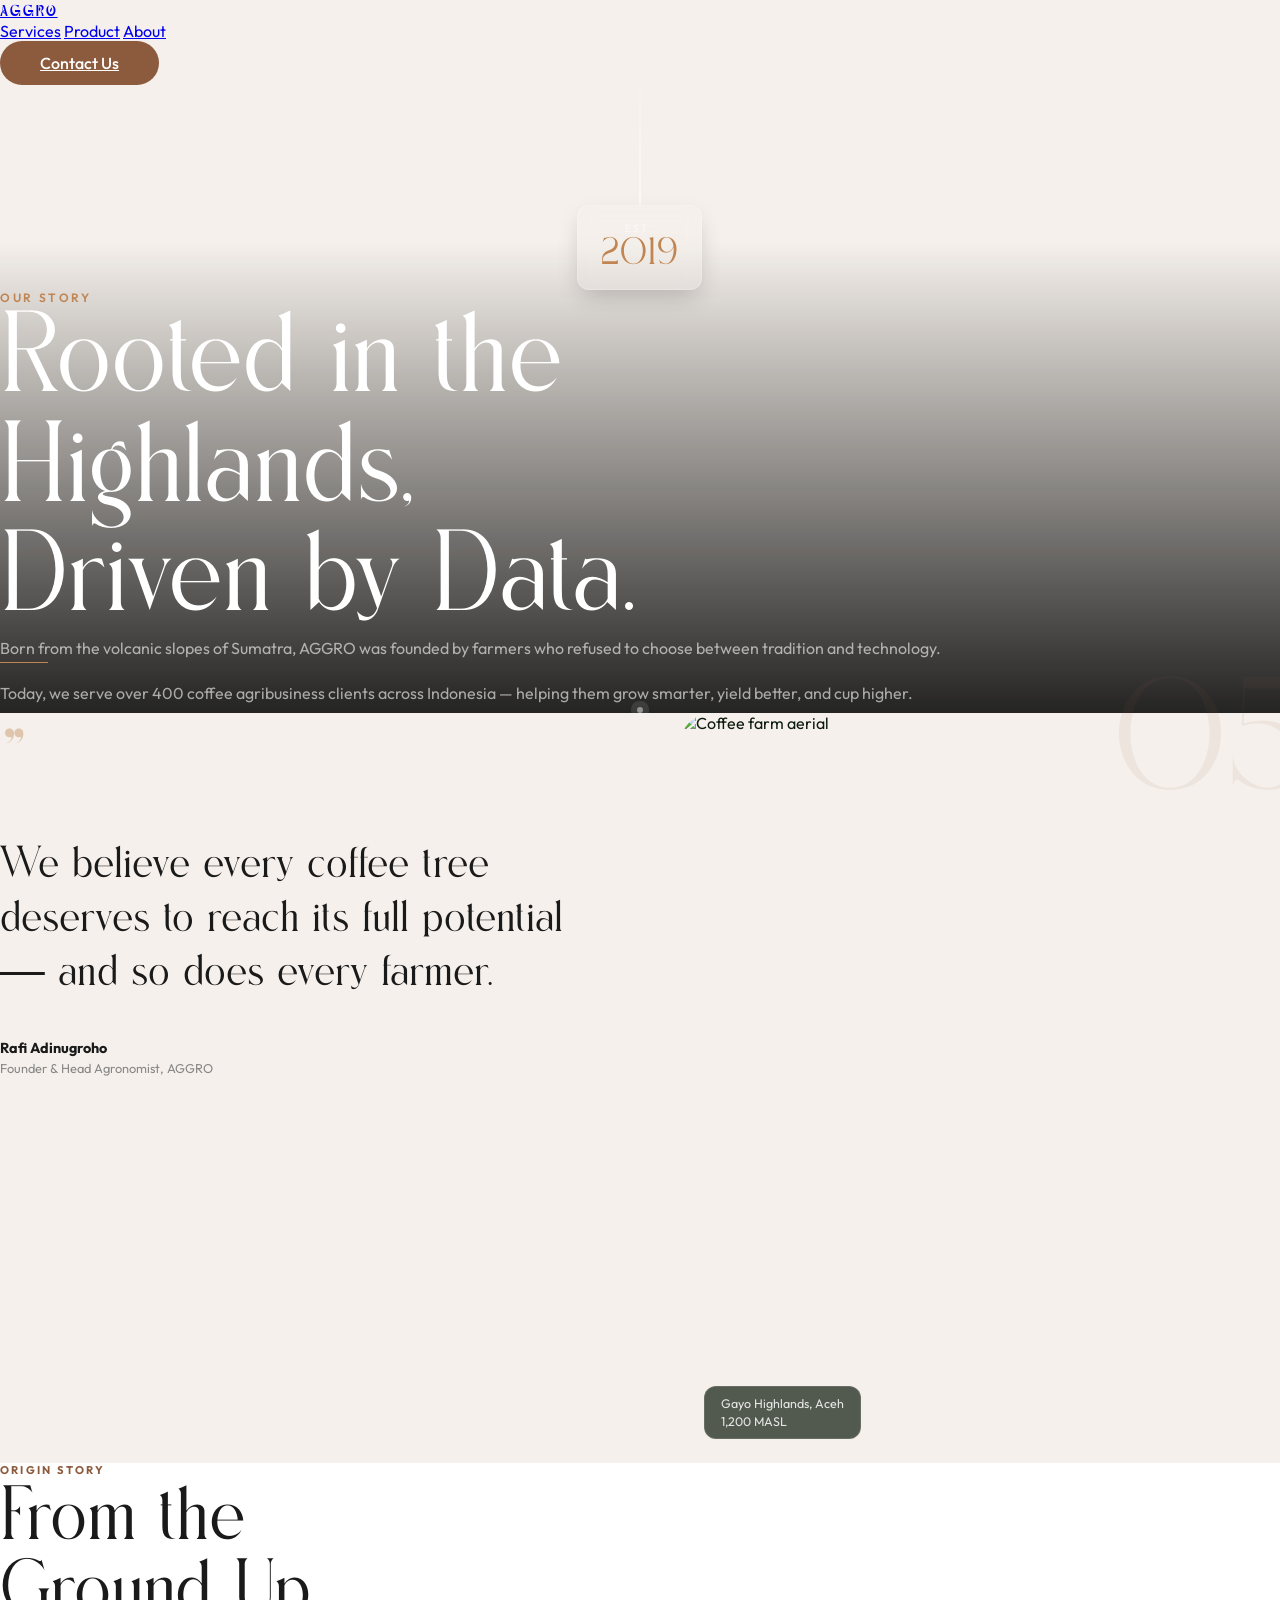
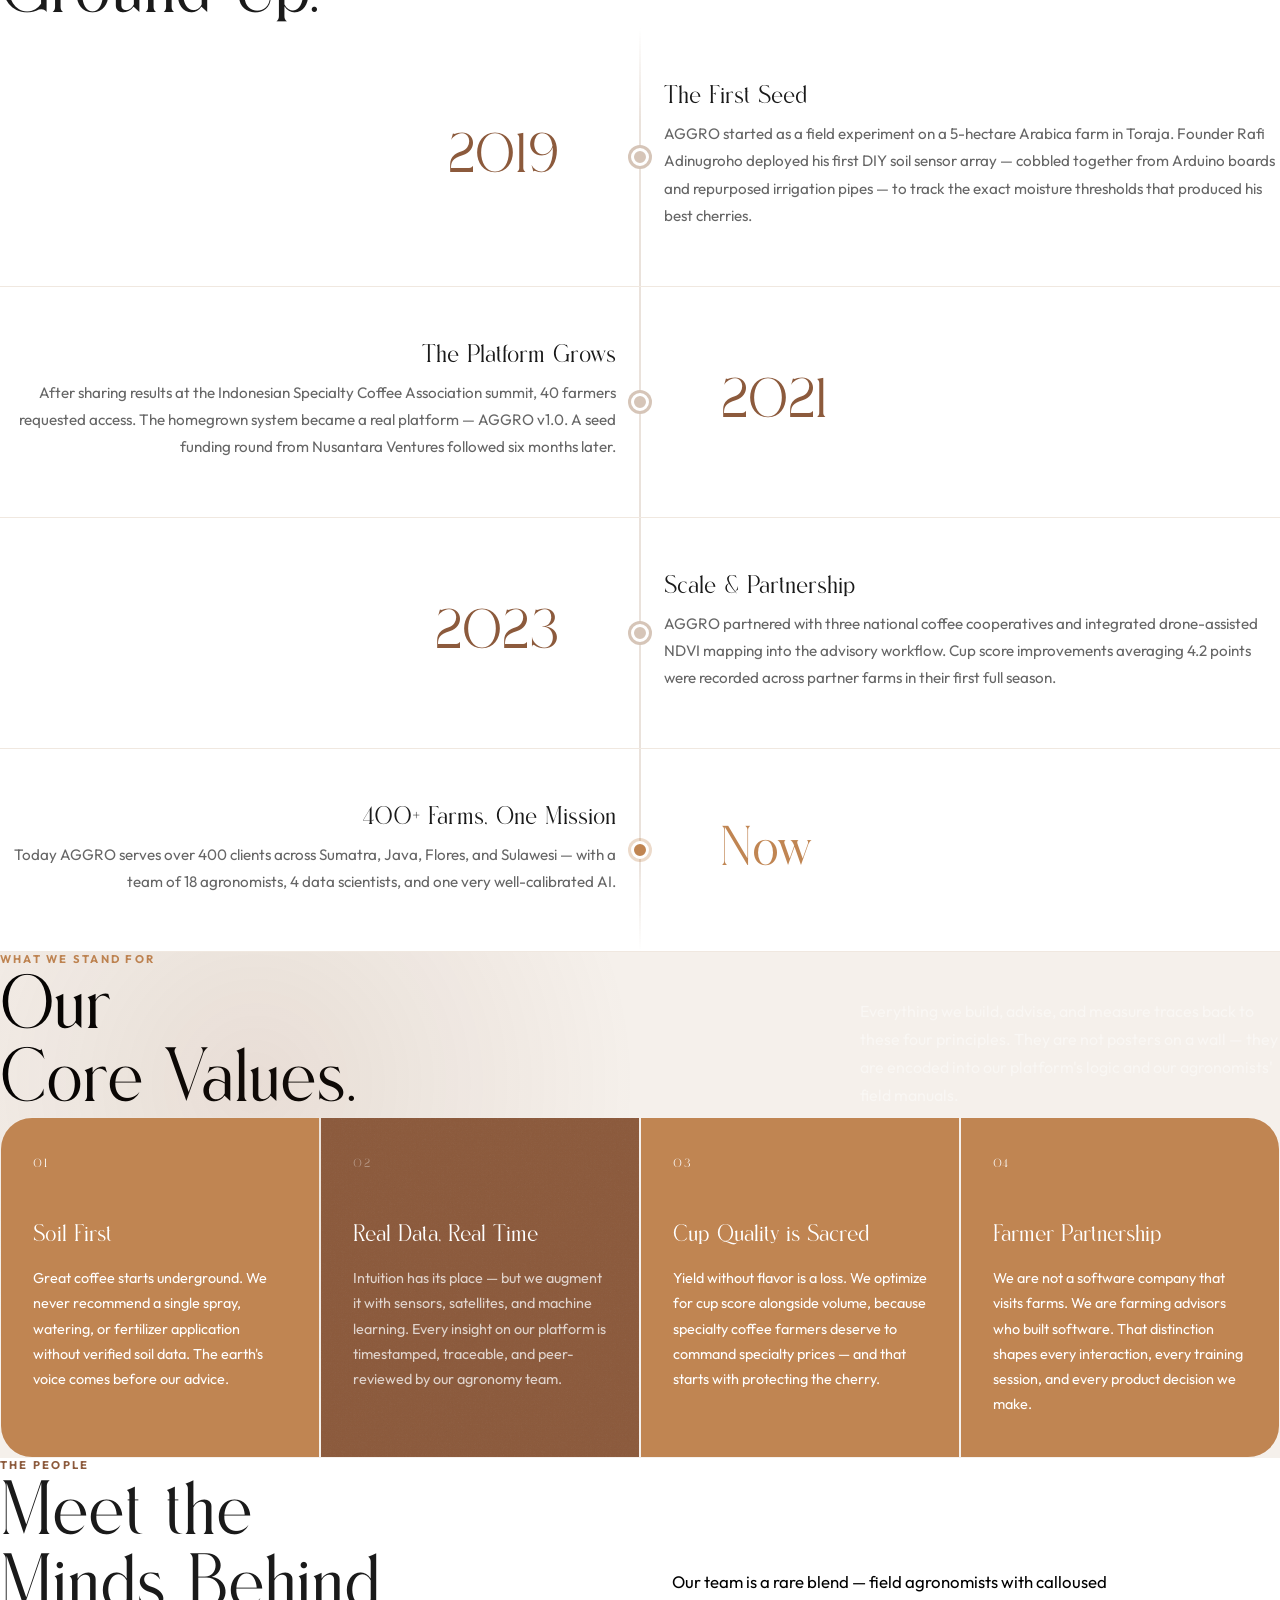
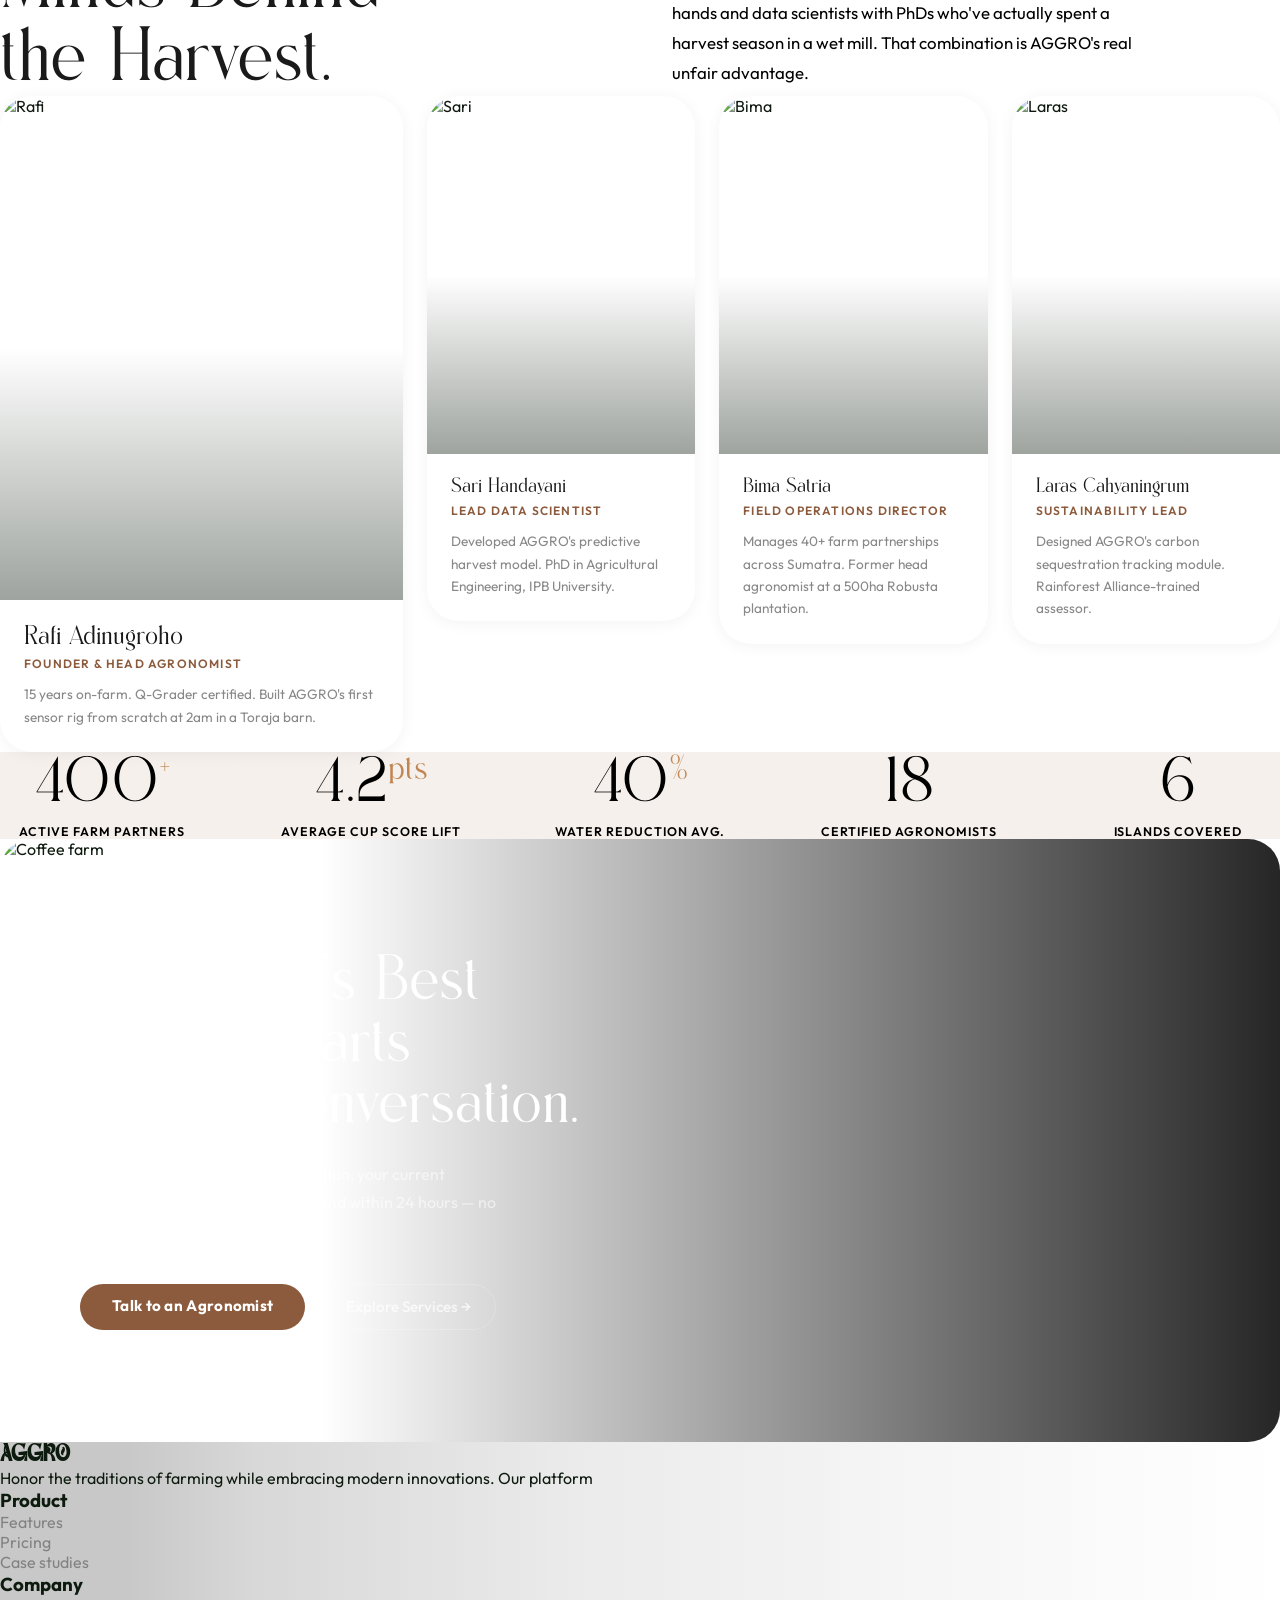
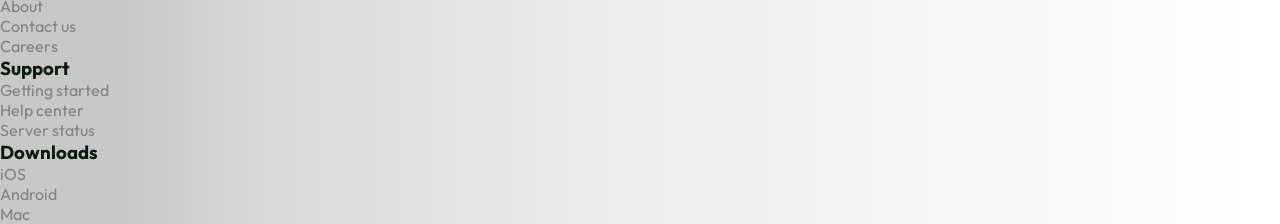
==== about.html @ 1befcf4a "updL about page" ====
<!DOCTYPE html>
<html lang="id">

<head>
    <meta charset="UTF-8" />
    <meta name="viewport" content="width=device-width, initial-scale=1.0" />
    <title>About – AGGRO Smart Coffee Farming</title>
    <script src="https://cdn.tailwindcss.com"></script>
    <link href="https://fonts.googleapis.com/css2?family=Outfit:wght@300;400;500;600;700&display=swap" rel="stylesheet" />
    <link rel="stylesheet" href="assests/variables.css" />
    <link rel="stylesheet" href="assests/about.css" />
    <link rel="stylesheet" href="https://cdnjs.cloudflare.com/ajax/libs/font-awesome/7.0.1/css/all.min.css" integrity="sha512-2SwdPD6INVrV/lHTZbO2nodKhrnDdJK9/kg2XD1r9uGqPo1cUbujc+IYdlYdEErWNu69gVcYgdxlmVmzTWnetw==" crossorigin="anonymous" referrerpolicy="no-referrer" />
</head>

<body>

    <nav class="fixed top-0 left-0 right-0 z-50">
        <div class="max-w-[1540px] mx-auto px-6 w-full py-8 flex items-center justify-between">
            <!-- Logo -->
            <a href="#" class="logo text-white text-4xl tracking-widest" style="letter-spacing:0.12em;">AGGRO</a>

            <!-- Nav links -->
            <div class="hidden md:flex items-center gap-8">
                <a href="#" class="text-white/80 hover:text-white text-xl font-medium transition-colors">Services</a>
                <a href="#" class="text-white/80 hover:text-white text-xl font-medium transition-colors">Product</a>
                <a href="#" class="text-white/80 hover:text-white text-xl font-medium transition-colors">About</a>
            </div>

            <!-- CTA -->
            <a href="#" class="btn-outline text-xl">Contact Us</a>
        </div>
    </nav>


    <!-- ═══════════════════════════════════════════ HERO ABOUT -->
    <section class="about-hero w-full min-h-screen flex flex-col justify-end pb-24 pt-36 rounded-b-[30px] overflow-hidden relative">

        <!-- Decorative grain overlay -->
        <div class="grain-overlay absolute inset-0 pointer-events-none z-10"></div>

        <!-- Floating year badge -->
<div id="badge-anchor" class="absolute top-0 right-8 md:right-20 z-20 flex flex-col items-center">
    
    <div id="badge-pendulum" class="pendulum-wrapper">
        <div class="badge-string"></div>
        
        <div class="est-badge">
            <span class="est-text">EST.</span>
            <span class="est-year">2019</span>
        </div>
    </div>

</div>

        <div class="max-w-[1540px] mx-auto px-6 w-full relative z-20">
            <div class="flex flex-col gap-10">

                <div class="anim-1">
                    <p class="about-eyebrow mb-4">Our Story</p>
                    <h1 class="about-hero-title anim-2">
                        Rooted in the<br />
                        <span class="text-[#8C5A3C]">Highlands,</span><br />
                        Driven by Data.
                    </h1>
                </div>

                <div class="anim-3 flex flex-col md:flex-row gap-8 md:gap-24 items-start">
                    <p class="about-hero-sub max-w-md">
                        Born from the volcanic slopes of Sumatra, AGGRO was founded by farmers who refused to choose between tradition and technology.
                    </p>
                    <div class="flex flex-col gap-2">
                        <div class="divider-line"></div>
                        <p class="about-hero-sub max-w-sm">
                            Today, we serve over 400 coffee agribusiness clients across Indonesia — helping them grow smarter, yield better, and cup higher.
                        </p>
                    </div>
                </div>

            </div>
        </div>

        <!-- Bottom scroll indicator -->
        <div class="absolute bottom-10 left-1/2 -translate-x-1/2 z-20 scroll-indicator">
            <div class="scroll-dot"></div>
        </div>
    </section>

    <!-- ═══════════════════════════════════════════ SECTION: BIG MANIFESTO -->
    <section class="manifesto-section py-20 px-6 overflow-hidden">
        <div class="max-w-[1540px] mx-auto">

            <div class="manifesto-grid">
                <!-- Left: big quote -->
                <div class="manifesto-left">
                    <span class="quote-mark">"</span>
                    <blockquote class="manifesto-quote">
                        We believe every coffee tree deserves to reach its full potential — and so does every farmer.
                    </blockquote>
                    <div class="quote-attr">
                        <span class="attr-name">Rafi Adinugroho</span>
                        <span class="attr-role">Founder & Head Agronomist, AGGRO</span>
                    </div>
                </div>

                <!-- Right: floating image + label -->
                <div class="manifesto-right">
                    <div class="manifesto-img-wrap">
                        <img src="https://images.unsplash.com/photo-1447933601403-0c6688de566e?w=900&q=80" alt="Coffee farm aerial" class="manifesto-img" />
                        <div class="manifesto-img-label">
                            <span>Gayo Highlands, Aceh</span>
                            <span>1,200 MASL</span>
                        </div>
                    </div>
                    <!-- Decorative number -->
                    <p class="manifesto-deco-num">05</p>
                </div>
            </div>

        </div>
    </section>

    <!-- ═══════════════════════════════════════════ SECTION: ORIGIN STORY (diagonal layout) -->
    <section class="origin-section py-20 px-6">
        <div class="max-w-[1540px] mx-auto">

            <div class="origin-header mb-16">
                <span class="section-tag">Origin Story</span>
                <h2 class="section-heading-dark">From the<br>Ground Up.</h2>
            </div>

            <!-- Timeline-style story blocks -->
            <div class="origin-timeline">

                <div class="timeline-item left">
                    <div class="timeline-year">2019</div>
                    <div class="timeline-content">
                        <h3 class="timeline-title">The First Seed</h3>
                        <p class="timeline-body">
                            AGGRO started as a field experiment on a 5-hectare Arabica farm in Toraja. Founder Rafi Adinugroho deployed his first DIY soil sensor array — cobbled together from Arduino boards and repurposed irrigation pipes — to track the exact moisture thresholds that produced his best cherries.
                        </p>
                    </div>
                </div>

                <div class="timeline-item right">
                    <div class="timeline-year">2021</div>
                    <div class="timeline-content">
                        <h3 class="timeline-title">The Platform Grows</h3>
                        <p class="timeline-body">
                            After sharing results at the Indonesian Specialty Coffee Association summit, 40 farmers requested access. The homegrown system became a real platform — AGGRO v1.0. A seed funding round from Nusantara Ventures followed six months later.
                        </p>
                    </div>
                </div>

                <div class="timeline-item left">
                    <div class="timeline-year">2023</div>
                    <div class="timeline-content">
                        <h3 class="timeline-title">Scale & Partnership</h3>
                        <p class="timeline-body">
                            AGGRO partnered with three national coffee cooperatives and integrated drone-assisted NDVI mapping into the advisory workflow. Cup score improvements averaging 4.2 points were recorded across partner farms in their first full season.
                        </p>
                    </div>
                </div>

                <div class="timeline-item right active">
                    <div class="timeline-year">Now</div>
                    <div class="timeline-content">
                        <h3 class="timeline-title">400+ Farms, One Mission</h3>
                        <p class="timeline-body">
                            Today AGGRO serves over 400 clients across Sumatra, Java, Flores, and Sulawesi — with a team of 18 agronomists, 4 data scientists, and one very well-calibrated AI.
                        </p>
                    </div>
                </div>

            </div>
        </div>
    </section>

    <!-- ═══════════════════════════════════════════ SECTION: VALUES (dark bg) -->
<section class="values-section py-20 px-6">
        <div class="max-w-[1540px] mx-auto">

            <div class="values-header mb-20">
                <span class="section-tag-light">What We Stand For</span>
                <div class="values-header-row">
                    <h2 class="section-heading-light">Our<br>Core Values.</h2>
                    <p class="values-subtext">
                        Everything we build, advise, and measure traces back to these four principles. They are not posters on a wall — they are encoded into our platform's logic and our agronomists' field manuals.
                    </p>
                </div>
            </div>

            <div class="values-grid">

                <div class="value-card">
                    <div class="value-num">01</div>
                    <i class="value-icon fa-solid fa-plant-wilt fa-xl" style="color: rgb(255, 255, 255);"></i>   
                    <h3 class="value-title">Soil First</h3>
                    <p class="value-body">Great coffee starts underground. We never recommend a single spray, watering, or fertilizer application without verified soil data. The earth's voice comes before our advice.</p>
                </div>

                <div class="value-card accent">
                    <div class="value-num">02</div>
                    <i class="value-icon fa-solid fa-database fa-xl" style="color: rgb(255, 255, 255);"></i>
                    <h3 class="value-title">Real Data, Real Time</h3>
                    <p class="value-body">Intuition has its place — but we augment it with sensors, satellites, and machine learning. Every insight on our platform is timestamped, traceable, and peer-reviewed by our agronomy team.</p>
                </div>

                <div class="value-card">
                    <div class="value-num">03</div>
                    <i class="value-icon fa-solid fa-mug-saucer fa-xl" style="color: rgb(255, 255, 255);"></i>
                    <h3 class="value-title">Cup Quality is Sacred</h3>
                    <p class="value-body">Yield without flavor is a loss. We optimize for cup score alongside volume, because specialty coffee farmers deserve to command specialty prices — and that starts with protecting the cherry.</p>
                </div>

                <div class="value-card">
                    <div class="value-num">04</div>
                    <i class="value-icon fa-solid fa-handshake fa-xl" style="color: rgb(255, 255, 255);"></i>
                    <h3 class="value-title">Farmer Partnership</h3>
                    <p class="value-body">We are not a software company that visits farms. We are farming advisors who built software. That distinction shapes every interaction, every training session, and every product decision we make.</p>
                </div>

            </div>
        </div>
    </section>

    <!-- ═══════════════════════════════════════════ SECTION: TEAM -->
    <section class="team-section py-20 px-6">
        <div class="max-w-[1540px] mx-auto">

            <div class="team-header mb-20">
                <div class="team-header-left">
                    <span class="section-tag">The People</span>
                    <h2 class="section-heading-dark">Meet the<br>Minds Behind<br>the Harvest.</h2>
                </div>
                <p class="team-intro-text">
                    Our team is a rare blend — field agronomists with calloused hands and data scientists with PhDs who've actually spent a harvest season in a wet mill. That combination is AGGRO's real unfair advantage.
                </p>
            </div>

            <div class="team-grid">

                <div class="team-card featured">
                    <div class="team-img-wrap">
                        <img src="https://images.unsplash.com/photo-1507003211169-0a1dd7228f2d?w=400&q=80" alt="Rafi" class="team-img" />
                        <div class="team-img-overlay"></div>
                    </div>
                    <div class="team-info">
                        <p class="team-name">Rafi Adinugroho</p>
                        <p class="team-role">Founder & Head Agronomist</p>
                        <p class="team-bio">15 years on-farm. Q-Grader certified. Built AGGRO's first sensor rig from scratch at 2am in a Toraja barn.</p>
                    </div>
                </div>

                <div class="team-card">
                    <div class="team-img-wrap">
                        <img src="https://images.unsplash.com/photo-1438761681033-6461ffad8d80?w=400&q=80" alt="Sari" class="team-img" />
                        <div class="team-img-overlay"></div>
                    </div>
                    <div class="team-info">
                        <p class="team-name">Sari Handayani</p>
                        <p class="team-role">Lead Data Scientist</p>
                        <p class="team-bio">Developed AGGRO's predictive harvest model. PhD in Agricultural Engineering, IPB University.</p>
                    </div>
                </div>

                <div class="team-card">
                    <div class="team-img-wrap">
                        <img src="https://images.unsplash.com/photo-1500648767791-00dcc994a43e?w=400&q=80" alt="Bima" class="team-img" />
                        <div class="team-img-overlay"></div>
                    </div>
                    <div class="team-info">
                        <p class="team-name">Bima Satria</p>
                        <p class="team-role">Field Operations Director</p>
                        <p class="team-bio">Manages 40+ farm partnerships across Sumatra. Former head agronomist at a 500ha Robusta plantation.</p>
                    </div>
                </div>

                <div class="team-card">
                    <div class="team-img-wrap">
                        <img src="https://images.unsplash.com/photo-1534528741775-53994a69daeb?w=400&q=80" alt="Laras" class="team-img" />
                        <div class="team-img-overlay"></div>
                    </div>
                    <div class="team-info">
                        <p class="team-name">Laras Cahyaningrum</p>
                        <p class="team-role">Sustainability Lead</p>
                        <p class="team-bio">Designed AGGRO's carbon sequestration tracking module. Rainforest Alliance-trained assessor.</p>
                    </div>
                </div>

            </div>
        </div>
    </section>

    <!-- ═══════════════════════════════════════════ SECTION: METRICS DARK BAND -->
    <section class="metrics-band py-24 px-6">
        <div class="max-w-[1540px] mx-auto">
            <div class="metrics-row">

                <div class="metric-item">
                    <p class="metric-num">400<span class="metric-plus">+</span></p>
                    <p class="metric-label">Active Farm Partners</p>
                </div>

                <div class="metric-divider"></div>

                <div class="metric-item">
                    <p class="metric-num">4.2<span class="metric-unit">pts</span></p>
                    <p class="metric-label">Average Cup Score Lift</p>
                </div>

                <div class="metric-divider"></div>

                <div class="metric-item">
                    <p class="metric-num">40<span class="metric-unit">%</span></p>
                    <p class="metric-label">Water Reduction Avg.</p>
                </div>

                <div class="metric-divider"></div>

                <div class="metric-item">
                    <p class="metric-num">18</p>
                    <p class="metric-label">Certified Agronomists</p>
                </div>

                <div class="metric-divider"></div>

                <div class="metric-item">
                    <p class="metric-num">6</p>
                    <p class="metric-label">Islands Covered</p>
                </div>

            </div>
        </div>
    </section>

    <!-- ═══════════════════════════════════════════ SECTION: CTA CLOSING -->
    <section class="cta-section py-32 px-6">
        <div class="max-w-[1540px] mx-auto">

            <div class="cta-inner">
                <!-- Background image -->
                <img src="https://images.unsplash.com/photo-1559056199-641a0ac8b55e?w=1400&q=80" alt="Coffee farm" class="cta-bg-img" />
                <div class="cta-overlay"></div>

                <div class="cta-content">
                    <h2 class="cta-heading">Your Farm's Best<br>Season Starts<br>With a Conversation.</h2>
                    <p class="cta-sub">
                        Tell us about your farm, your elevation, your current challenges. Our agronomists respond within 24 hours — no sales pitch, just expertise.
                    </p>
                    <div class="cta-actions">
                        <a href="#" class="btn-lime-cta">Talk to an Agronomist</a>
                        <a href="#" class="btn-ghost-cta">Explore Services →</a>
                    </div>
                </div>
            </div>

        </div>
    </section>

    <!-- ═══════════════════════════════════════════ FOOTER (same as home) -->
    <footer class="py-11 px-6 md:px-10">
        <div class="max-w-[1540px] mx-auto">
            <div class="grid grid-cols-2 md:grid-cols-[2fr_1fr_1fr_1fr_1fr] gap-x-8 gap-y-10">

                <!-- Brand Column -->
                <div class="col-span-2 md:col-span-1 flex flex-col gap-3">
                    <h2 class="logo  text-[2.6rem] tracking-tight text-black leading-none">
                        AGGRO
                    </h2>
                    <p class="font-body text-[0.82rem] text-[#6b6b6b] leading-relaxed max-w-[200px]">
                        Honor the traditions of farming while embracing modern innovations. Our platform
                    </p>
                </div>

                <!-- Product Column -->
                <div class="flex flex-col gap-3">
                    <h3 class="font-body font-semibold text-[0.9rem] text-black">Product</h3>
                    <ul class="flex flex-col gap-2">
                        <li><a href="#" class="nav-link text-black font-body text-sm">Features</a></li>
                        <li><a href="#" class="nav-link text-black font-body text-sm">Pricing</a></li>
                        <li><a href="#" class="nav-link text-black font-body text-sm">Case studies</a></li>
                    </ul>
                </div>

                <!-- Company Column -->
                <div class="flex flex-col gap-3">
                    <h3 class="font-body font-semibold text-[0.9rem] text-black">Company</h3>
                    <ul class="flex flex-col gap-2">
                        <li><a href="#" class="nav-link text-black font-body text-sm">About</a></li>
                        <li><a href="#" class="nav-link text-black font-body text-sm">Contact us</a></li>
                        <li><a href="#" class="nav-link text-black font-body text-sm">Careers</a></li>
                    </ul>
                </div>

                <!-- Support Column -->
                <div class="flex flex-col gap-3">
                    <h3 class="font-body font-semibold text-[0.9rem] text-black">Support</h3>
                    <ul class="flex flex-col gap-2">
                        <li><a href="#" class="nav-link text-black font-body text-sm">Getting started</a></li>
                        <li><a href="#" class="nav-link text-black font-body text-sm">Help center</a></li>
                        <li><a href="#" class="nav-link text-black font-body text-sm">Server status</a></li>
                    </ul>
                </div>

                <!-- Downloads Column -->
                <div class="flex flex-col gap-3">
                    <h3 class="font-body font-semibold text-[0.9rem] text-black">Downloads</h3>
                    <ul class="flex flex-col gap-2">
                        <li><a href="#" class="nav-link text-black font-body text-sm">iOS</a></li>
                        <li><a href="#" class="nav-link text-black font-body text-sm">Android</a></li>
                        <li><a href="#" class="nav-link text-black font-body text-sm">Mac</a></li>
                    </ul>
                </div>

            </div>
        </div>
    </footer>

</body>
<script src="assests/js/badge-animation.js"></script>
</html>
---- assests/variables.css ----
@font-face {
    font-family: 'Jorda';
    src: url('font/Jorda-Exfont1527.otf') format('opentype');
    font-weight: bold;
    font-style: normal;
}

@font-face {
    font-family: 'MonasDemo';
    src: url('font/MonasDemoRegular-eZl86.ttf') format('truetype');
    font-weight: bolder;
    font-style: normal;
}

:root {
    /* Fonts */
    --font-display: 'Jorda', sans-serif;
    --font-body: 'Outfit', sans-serif;
    --font-logo: 'MonasDemo', sans-serif;

    /* Colors */
    --primary: #8C5A3C;
    --secondary: #C08552;
    --primary-hover: #C08552;
    --dark: #0d1a0e;
    --white: #ffffff;
    --text-main: rgba(255, 255, 255, 1);
    --text-muted: rgba(255, 255, 255, 0.65);
    --text-dim: rgba(255, 255, 255, 0.45);

    /* Glassmorphism */
    --glass-bg: rgba(255, 255, 255, 0.07);
    --glass-bg-dark: rgba(255, 255, 255, 0.07);
    --glass-bg-hover: rgba(255, 255, 255, 0.12);
    --glass-border: rgba(255, 255, 255, 0.1);
    --glass-blur: 14px;

    /* Spacing */
    --space-xs: 0.5rem;
    /* 8px */
    --space-sm: 1rem;
    /* 16px */
    --space-md: 1.5rem;
    /* 24px */
    --space-lg: 2.5rem;
    /* 40px */
    --space-xl: 4rem;
    /* 64px */
    --space-2xl: 6rem;
    /* 96px */

    /* Border Radius */
    --radius-sm: 8px;
    --radius-md: 12px;
    --radius-lg: 20px;
    --radius-xl: 32px;
    --radius-full: 9999px;

    /* Shadows */
    --shadow-primary: 0 8px 28px rgba(105, 64, 64, 0.366);
    --shadow-glass: 0 4px 30px rgba(0, 0, 0, 0.1);

    /* Transitions */
    --transition-fast: all 0.2s ease;
    --transition-base: all 0.3s cubic-bezier(0.4, 0, 0.2, 1);
}
---- assests/about.css ----
/* ═══════════════════════════════════════════════════════════
   about.css — AGGRO Smart Coffee Farming — About Page Styles
   Requires: variables.css to be loaded first
═══════════════════════════════════════════════════════════ */

/* ── Base ── */
* { box-sizing: border-box; margin: 0; padding: 0; }

body {
    background-color: #f5f0eb;
    color: var(--dark);
    font-family: var(--font-body);
    overflow-x: hidden;
}

/* ── Shared Typography ── */
.logo { font-family: var(--font-logo); }
.font-display { font-family: var(--font-display); }

/* ── Shared Buttons (mirrors home) ── */
        .btn-outline {
            background-color: var(--primary);
            color: var(--white, #ffffff);
            font-weight: 500;
            border-radius: var(--radius-full);
            padding: 0.75rem 2.5rem;
            transition: var(--transition-base);
            display: inline-block;
            border: none;
        }

.btn-outline:hover {
    background: rgba(255,255,255,0.18);
    border-color: rgba(255,255,255,0.7);
}

.nav-link { text-decoration: none; opacity: 0.75; transition: var(--transition-fast); }
.nav-link:hover { opacity: 1; }

/* ── Navbar ── */
.nav-fixed {
    background: transparent;
    transition: background 0.4s ease;
}
.nav-fixed.scrolled {
    background: rgba(13,26,14,0.85);
    backdrop-filter: blur(16px);
}

/* ══════════════════════════════════════════
   HERO ABOUT
══════════════════════════════════════════ */
.about-hero {
    background:
        linear-gradient(to bottom, rgba(13,26,14,0.72) 0%, rgba(13,26,14,0.45) 50%, rgba(13,26,14,0.85) 100%),
        url('https://images.unsplash.com/photo-1523275335684-37898b6baf30?w=1600&q=80') center/cover no-repeat;
    /* override with actual coffee highland photo in production */
    background-image:
        linear-gradient(to bottom, rgba(0, 0, 0, 0) 25%, rgba(0, 0, 0, 0.85) 100%),
        url('img/bg-hero.jpg');
}

.grain-overlay {
    background-image: url("data:image/svg+xml,%3Csvg xmlns='http://www.w3.org/2000/svg' width='300' height='300'%3E%3Cfilter id='noise'%3E%3CfeTurbulence type='fractalNoise' baseFrequency='0.9' numOctaves='4' stitchTiles='stitch'/%3E%3CfeColorMatrix type='saturate' values='0'/%3E%3C/filter%3E%3Crect width='300' height='300' filter='url(%23noise)' opacity='0.06'/%3E%3C/svg%3E");
    opacity: 0.5;
}

.about-eyebrow {
    font-family: var(--font-body);
    font-size: 0.75rem;
    letter-spacing: 0.22em;
    text-transform: uppercase;
    color: var(--secondary);
    font-weight: 600;
}

.about-hero-title {
    font-family: var(--font-display);
    font-size: clamp(3.5rem, 9vw, 9rem);
    line-height: 0.95;
    color: #fff;
    letter-spacing: -0.01em;
}

.text-accent { color: var(--secondary); }

.about-hero-sub {
    font-family: var(--font-body);
    font-size: 1rem;
    line-height: 1.75;
    color: rgba(255,255,255,0.6);
}

.divider-line {
    width: 48px;
    height: 1.5px;
    background: var(--secondary);
    margin-bottom: 1rem;
}

/* Wrapper utama pendulum */
.pendulum-wrapper {
    display: flex;
    flex-direction: column;
    align-items: center;
    transform-origin: top center; /* Poros ayunan di ujung atas */
    animation: swingBadge 4s ease-in-out infinite;
    cursor: grab;
    will-change: transform;
}

/* Saat sedang ditarik oleh cursor/touch */
.pendulum-wrapper.dragging {
    animation: none; /* Matikan animasi otomatis saat ditarik */
    cursor: grabbing;
    /* Transisi dimatikan agar pergerakan mengikuti kursor secara instan */
}

/* Tali gantungan */
.badge-string {
    width: 2px;
    height: 120px; /* Panjang tali default */
    background: linear-gradient(to bottom, rgba(255,255,255,0.1), rgba(255,255,255,0.6));
    transition: height 0.5s cubic-bezier(0.25, 1, 0.5, 1); /* Efek memegas saat dilepas */
}

.pendulum-wrapper.dragging .badge-string {
    transition: none; /* Matikan delay saat ditarik */
}

/* EST badge (Gaya aslimu, hanya hapus animasi float) */
.est-badge {
    display: flex;
    flex-direction: column;
    align-items: center;
    border: 1px solid rgba(255,255,255,0.2);
    border-radius: var(--radius-md);
    padding: 1rem 1.4rem;
    backdrop-filter: blur(10px);
    background: rgba(255,255,255,0.06);
    user-select: none; /* Mencegah teks tersorot saat di-drag */
    box-shadow: 0 10px 25px -5px rgba(0, 0, 0, 0.2);
}

.est-text {
    font-family: var(--font-body);
    font-size: 0.65rem;
    letter-spacing: 0.18em;
    color: rgba(255,255,255,0.5);
    text-transform: uppercase;
}

.est-year {
    font-family: var(--font-display);
    font-size: 2.4rem;
    color: var(--secondary);
    line-height: 1;
}

/* Animasi Mengayun (Kanan - Kiri) */
@keyframes swingBadge {
    0%, 100% { transform: rotate(-6deg); }
    50% { transform: rotate(6deg); }
}

/* Scroll indicator */
.scroll-indicator { animation: bounceDown 2s ease-in-out infinite; }
.scroll-dot {
    width: 6px; height: 6px;
    background: rgba(255,255,255,0.5);
    border-radius: 50%;
    margin: 0 auto;
    box-shadow: 0 0 0 6px rgba(255,255,255,0.1);
}
@keyframes bounceDown {
    0%,100% { transform: translateX(-50%) translateY(0); }
    50% { transform: translateX(-50%) translateY(6px); }
}

/* Entry animations */
.anim-1 { opacity: 0; transform: translateY(32px); animation: fadeUp 0.9s cubic-bezier(0.22,1,0.36,1) 0.2s forwards; }
.anim-2 { opacity: 0; transform: translateY(24px); animation: fadeUp 0.9s cubic-bezier(0.22,1,0.36,1) 0.45s forwards; }
.anim-3 { opacity: 0; transform: translateY(20px); animation: fadeUp 0.8s cubic-bezier(0.22,1,0.36,1) 0.7s forwards; }

@keyframes fadeUp {
    to { opacity: 1; transform: translateY(0); }
}

/* ══════════════════════════════════════════
   SECTION TAGS & SHARED HEADINGS
══════════════════════════════════════════ */
.section-tag {
    display: inline-block;
    font-family: var(--font-body);
    font-size: 0.7rem;
    font-weight: 700;
    letter-spacing: 0.2em;
    text-transform: uppercase;
    color: var(--primary);
    margin-bottom: 5px;
}
.section-tag-light {
    display: inline-block;
    font-family: var(--font-body);
    font-size: 0.7rem;
    font-weight: 700;
    letter-spacing: 0.2em;
    text-transform: uppercase;
    color: var(--secondary);
    margin-bottom: 5px;
}

.section-heading-dark {
    font-family: var(--font-display);
    font-size: clamp(2.8rem, 6vw, 6.5rem);
    line-height: 0.95;
    color: #1a1a1a;
    letter-spacing: -0.01em;
}
.section-heading-light {
    font-family: var(--font-display);
    font-size: clamp(2.8rem, 6vw, 6.5rem);
    line-height: 0.95;
    color: black;
    letter-spacing: -0.01em;
}

/* ══════════════════════════════════════════
   MANIFESTO SECTION
══════════════════════════════════════════ */
.manifesto-section {
    background: #f5f0eb;
}

.manifesto-grid {
    display: grid;
    grid-template-columns: 1fr 1fr;
    gap: 5rem;
    align-items: start;
}

@media (max-width: 768px) {
    .manifesto-grid { grid-template-columns: 1fr; gap: 3rem; }
}

.manifesto-left { padding-top: 2rem; }

.quote-mark {
    font-family: var(--font-display);
    font-size: 8rem;
    line-height: 0.6;
    color: var(--secondary);
    opacity: 0.4;
    display: block;
    margin-bottom: 1rem;
}

.manifesto-quote {
    font-family: var(--font-display);
    font-size: clamp(1.8rem, 3.5vw, 3.2rem);
    line-height: 1.2;
    color: #1a1a1a;
    font-style: normal;
    margin-bottom: 2.5rem;
}

.quote-attr { display: flex; flex-direction: column; gap: 0.2rem; }
.attr-name {
    font-family: var(--font-body);
    font-weight: 700;
    font-size: 0.9rem;
    color: #1a1a1a;
}
.attr-role {
    font-family: var(--font-body);
    font-size: 0.8rem;
    color: #888;
}

.manifesto-right { position: relative; }

.manifesto-img-wrap {
    position: relative;
    border-radius: var(--radius-xl);
    overflow: hidden;
    aspect-ratio: 4/5;
}
.manifesto-img {
    width: 100%; height: 100%;
    object-fit: cover;
    transition: transform 0.8s ease;
}
.manifesto-img-wrap:hover .manifesto-img { transform: scale(1.04); }

.manifesto-img-label {
    position: absolute;
    bottom: 1.5rem; left: 1.5rem;
    display: flex;
    flex-direction: column;
    gap: 0.15rem;
    background: rgba(13,26,14,0.7);
    backdrop-filter: blur(10px);
    border: 1px solid rgba(255,255,255,0.12);
    border-radius: var(--radius-md);
    padding: 0.6rem 1rem;
    font-family: var(--font-body);
    font-size: 0.78rem;
    color: rgba(255,255,255,0.85);
}

.manifesto-deco-num {
    position: absolute;
    top: -3rem; right: -2rem;
    font-family: var(--font-display);
    font-size: 10rem;
    color: rgba(140,90,60,0.08);
    line-height: 1;
    pointer-events: none;
    user-select: none;
}

/* ══════════════════════════════════════════
   ORIGIN / TIMELINE SECTION
══════════════════════════════════════════ */
.origin-section { background: #fff; }

.origin-header { display: flex; flex-direction: column; }

.origin-timeline {
    display: flex;
    flex-direction: column;
    gap: 0;
    position: relative;
}

.origin-timeline::before {
    content: '';
    position: absolute;
    top: 0; bottom: 0;
    left: 50%;
    width: 1px;
    background: linear-gradient(to bottom, transparent, #d6c5b8 10%, #d6c5b8 90%, transparent);
    transform: translateX(-50%);
}

@media (max-width: 768px) {
    .origin-timeline::before { left: 1.5rem; }
}

.timeline-item {
    display: grid;
    grid-template-columns: 1fr 1fr;
    gap: 3rem;
    padding: 3.5rem 0;
    border-bottom: 1px solid #f0e8e0;
    position: relative;
}

.timeline-item::after {
    content: '';
    position: absolute;
    top: 50%; left: 50%;
    transform: translate(-50%, -50%);
    width: 12px; height: 12px;
    background: #d6c5b8;
    border-radius: 50%;
    border: 3px solid #fff;
    box-shadow: 0 0 0 3px #d6c5b8;
    transition: var(--transition-base);
}
.timeline-item.active::after {
    background: var(--secondary);
    box-shadow: 0 0 0 3px rgba(192,133,82,0.3);
}

@media (max-width: 768px) {
    .timeline-item { grid-template-columns: 1fr; gap: 1rem; padding-left: 3.5rem; }
    .timeline-item::after { left: 1.5rem; top: 2rem; transform: none; }
}

.timeline-item.left .timeline-year { text-align: right; padding-right: 3.5rem; order: 1; }
.timeline-item.left .timeline-content { order: 2; }
.timeline-item.right .timeline-year { order: 2; padding-left: 3.5rem; }
.timeline-item.right .timeline-content { order: 1; text-align: right; }

@media (max-width: 768px) {
    .timeline-item.left .timeline-year,
    .timeline-item.right .timeline-year { text-align: left; padding: 0; order: 1; }
    .timeline-item.left .timeline-content,
    .timeline-item.right .timeline-content { text-align: left; order: 2; }
}

.timeline-year {
    font-family: var(--font-display);
    font-size: 3.5rem;
    color: var(--primary);
    line-height: 1;
    align-self: center;
}
.timeline-item.active .timeline-year { color: var(--secondary); }

.timeline-title {
    font-family: var(--font-display);
    font-size: 1.6rem;
    color: #1a1a1a;
    margin-bottom: 0.75rem;
}
.timeline-body {
    font-family: var(--font-body);
    font-size: 0.95rem;
    line-height: 1.8;
    color: #666;
}

/* ══════════════════════════════════════════
   VALUES SECTION (dark)
══════════════════════════════════════════ */
.values-section {
    position: relative;
    overflow: hidden;
}

.values-section::before {
    content: '';
    position: absolute;
    top: -50%; left: -10%;
    width: 60vw; height: 60vw;
    border-radius: 50%;
    background: radial-gradient(circle, rgba(140,90,60,0.12) 0%, transparent 70%);
    pointer-events: none;
}

.values-header { display: flex; flex-direction: column; }

.values-header-row {
    display: flex;
    flex-direction: row;
    align-items: flex-end;
    justify-content: space-between;
    gap: 3rem;
}
@media (max-width: 768px) { .values-header-row { flex-direction: column; align-items: flex-start; } }

.values-subtext {
    font-family: var(--font-body);
    font-size: 1rem;
    line-height: 1.75;
    color: rgba(255,255,255,0.45);
    max-width: 420px;
    padding-bottom: 0.5rem;
}

.values-grid {
    display: grid;
    grid-template-columns: repeat(4, 1fr);
    gap: 1.5px;
    background: rgba(255,255,255,0.06);
    border-radius: var(--radius-xl);
    overflow: hidden;
    border: 1px solid rgba(255,255,255,0.06);
}
@media (max-width: 1024px) { .values-grid { grid-template-columns: repeat(2,1fr); } }
@media (max-width: 640px) { .values-grid { grid-template-columns: 1fr; } }

.value-card {
    background: var(--secondary);
    padding: 2.5rem 2rem;
    display: flex;
    flex-direction: column;
    gap: 1rem;
    transition: background 0.3s ease;
    position: relative;
    overflow: hidden;
}
.value-card:hover { background: var(--primary); }
.value-card.accent { background: var(--primary); }
.value-card.accent:hover { background: #9d6645; }

.value-card.accent::before {
    content: '';
    position: absolute;
    inset: 0;
    background: url("data:image/svg+xml,%3Csvg xmlns='http://www.w3.org/2000/svg' width='200' height='200'%3E%3Cfilter id='n'%3E%3CfeTurbulence baseFrequency='0.75' numOctaves='4' stitchTiles='stitch'/%3E%3CfeColorMatrix type='saturate' values='0'/%3E%3C/filter%3E%3Crect width='200' height='200' filter='url(%23n)' opacity='0.08'/%3E%3C/svg%3E");
    pointer-events: none;
}

.value-num {
    font-family: var(--font-display);
    font-size: 0.75rem;
    letter-spacing: 0.15em;
    color: white;
}
.value-card.accent .value-num { color: rgba(255,255,255,0.4); }

.value-icon { padding: 10px; }

.value-title {
    font-family: var(--font-display);
    font-size: 1.5rem;
    color: white;
    line-height: 1.2;
}

.value-body {
    font-family: var(--font-body);
    font-size: 0.9rem;
    line-height: 1.75;
    color: white;
    flex: 1;
}
.value-card.accent .value-body { color: rgba(255,255,255,0.75); }

/* ══════════════════════════════════════════
   TEAM SECTION
══════════════════════════════════════════ */
.team-section { background: white; }

.team-header {
    display: grid;
    grid-template-columns: 1fr 1fr;
    gap: 4rem;
    align-items: end;
}
@media (max-width: 768px) { .team-header { grid-template-columns: 1fr; gap: 2rem; } }

.team-header-left { display: flex; flex-direction: column; }

.team-intro-text {
    font-family: var(--font-body);
    font-size: 1.05rem;
    line-height: 1.8;
    color: black;
    max-width: 480px;
    align-self: flex-end;
    padding-bottom: 0.5rem;
}

.team-grid {
    display: grid;
    grid-template-columns: 1.5fr 1fr 1fr 1fr;
    gap: 1.5rem;
    align-items: start;
}
@media (max-width: 1024px) { .team-grid { grid-template-columns: repeat(2,1fr); } }
@media (max-width: 640px) { .team-grid { grid-template-columns: 1fr; } }

.team-card {
    display: flex;
    flex-direction: column;
    gap: 0;
    border-radius: var(--radius-xl);
    overflow: hidden;
    background: #fff;
    transition: transform 0.35s cubic-bezier(0.22,1,0.36,1), box-shadow 0.35s ease;
    box-shadow: 0 2px 16px rgba(0,0,0,0.05);
}
.team-card:hover {
    transform: translateY(-6px);
    box-shadow: 0 16px 40px rgba(0,0,0,0.12);
}

.team-img-wrap {
    position: relative;
    overflow: hidden;
    aspect-ratio: 3/4;
}
.team-card.featured .team-img-wrap { aspect-ratio: 4/5; }

.team-img {
    width: 100%; height: 100%;
    object-fit: cover;
    object-position: top;
    transition: transform 0.6s ease;
    filter: grayscale(20%);
}
.team-card:hover .team-img { transform: scale(1.05); filter: grayscale(0%); }

.team-img-overlay {
    position: absolute; inset: 0;
    background: linear-gradient(to top, rgba(13,26,14,0.4) 0%, transparent 50%);
}

.team-info {
    padding: 1.25rem 1.5rem 1.5rem;
    display: flex;
    flex-direction: column;
    gap: 0.25rem;
}

.team-name {
    font-family: var(--font-display);
    font-size: 1.3rem;
    color: #1a1a1a;
    line-height: 1.2;
}
.team-card.featured .team-name { font-size: 1.7rem; }

.team-role {
    font-family: var(--font-body);
    font-size: 0.75rem;
    font-weight: 600;
    letter-spacing: 0.1em;
    text-transform: uppercase;
    color: var(--primary);
    margin-bottom: 0.5rem;
}

.team-bio {
    font-family: var(--font-body);
    font-size: 0.85rem;
    line-height: 1.65;
    color: #888;
}

/* ══════════════════════════════════════════
   METRICS BAND (dark strip)
══════════════════════════════════════════ */
.metrics-band {
    background: #f5f0eb;
}

.metrics-row {
    display: flex;
    align-items: center;
    justify-content: space-between;
    gap: 2rem;
    flex-wrap: wrap;
}

.metric-item {
    display: flex;
    flex-direction: column;
    align-items: center;
    text-align: center;
    gap: 0.5rem;
    flex: 1;
    min-width: 120px;
}

.metric-num {
    font-family: var(--font-display);
    font-size: clamp(2.5rem, 5vw, 5rem);
    color: black;
    line-height: 1;
}
.metric-plus, .metric-unit {
    font-size: 0.55em;
    color: var(--secondary);
    vertical-align: super;
}

.metric-label {
    font-family: var(--font-body);
    font-size: 0.78rem;
    letter-spacing: 0.08em;
    text-transform: uppercase;
    color: black;
    font-weight: 600;
}

.metric-divider {
    width: 1px;
    height: 60px;
    background: rgba(255,255,255,0.1);
    flex-shrink: 0;
}
@media (max-width: 768px) { .metric-divider { display: none; } }

/* ══════════════════════════════════════════
   CTA CLOSING SECTION
══════════════════════════════════════════ */
.cta-section { background: white; }

.cta-inner {
    position: relative;
    border-radius: var(--radius-xl);
    overflow: hidden;
    padding: 7rem 5rem;
    min-height: 480px;
    display: flex;
    align-items: flex-end;
}
@media (max-width: 768px) { .cta-inner { padding: 4rem 2rem; } }

.cta-bg-img {
    position: absolute; inset: 0;
    width: 100%; height: 100%;
    object-fit: cover;
    object-position: center;
    transition: transform 0.8s ease;
}
.cta-inner:hover .cta-bg-img { transform: scale(1.03); }

.cta-overlay {
    position: absolute; inset: 0;
    background: linear-gradient(to right, rgba(0, 0, 0, 0) 25%, rgba(0, 0, 0, 0.85) 100%);
}

.cta-content {
    position: relative; z-index: 10;
    max-width: 600px;
}

.cta-heading {
    font-family: var(--font-display);
    font-size: clamp(2.5rem, 5vw, 5.5rem);
    line-height: 0.96;
    color: #fff;
    margin-bottom: 1.5rem;
}

.cta-sub {
    font-family: var(--font-body);
    font-size: 1rem;
    line-height: 1.75;
    color: rgba(255,255,255,0.55);
    max-width: 420px;
    margin-bottom: 2.5rem;
}

.cta-actions { display: flex; gap: 1rem; flex-wrap: wrap; }

.btn-lime-cta {
    font-family: var(--font-body);
    background: var(--primary);
    color: white;
    padding: 0.8rem 2rem;
    border-radius: var(--radius-full);
    font-size: 0.95rem;
    font-weight: 700;
    text-decoration: none;
    transition: var(--transition-base);
    letter-spacing: 0.02em;
}
.btn-lime-cta:hover {
    background: var(--primary-hover);
    transform: translateY(-2px);
    box-shadow: 0 8px 24px rgba(184, 130, 70, 0.356);
}

.btn-ghost-cta {
    font-family: var(--font-body);
    color: rgba(255,255,255,0.7);
    padding: 0.8rem 1.5rem;
    border-radius: var(--radius-full);
    font-size: 0.95rem;
    font-weight: 500;
    text-decoration: none;
    border: 1px solid rgba(255,255,255,0.2);
    transition: var(--transition-base);
}
.btn-ghost-cta:hover {
    color: #fff;
    border-color: rgba(255,255,255,0.5);
    background: rgba(255,255,255,0.07);
}

/* ══════════════════════════════════════════
   FOOTER BASE (same as home)
══════════════════════════════════════════ */
        /* Card hover subtle */
        .faq-card {
            transition: box-shadow 0.2s ease;
            cursor: pointer;
        }

        .faq-card:hover {
            box-shadow: 0 4px 16px rgba(0, 0, 0, 0.07);
        }

        footer {
            background: linear-gradient(to right, #c8c8c8 10%, #d8d8d8 20%, #ebebeb 45%, #f5f5f5 70%, #ffffff 100%);
        }

        .nav-link {
            transition: color 0.2s ease;
            color: #6b6b6b;
        }

        .nav-link:hover {
            color: #1e1e1e;
        }

/* ══════════════════════════════════════════
   SCROLL-TRIGGERED REVEAL
   Tambahkan JS kecil ini atau GSAP ScrollTrigger
══════════════════════════════════════════ */
.reveal {
    opacity: 0;
    transform: translateY(28px);
    transition: opacity 0.7s cubic-bezier(0.22,1,0.36,1), transform 0.7s cubic-bezier(0.22,1,0.36,1);
}
.reveal.visible {
    opacity: 1;
    transform: translateY(0);
}
.reveal-delay-1 { transition-delay: 0.1s; }
.reveal-delay-2 { transition-delay: 0.22s; }
.reveal-delay-3 { transition-delay: 0.34s; }
.reveal-delay-4 { transition-delay: 0.46s; }
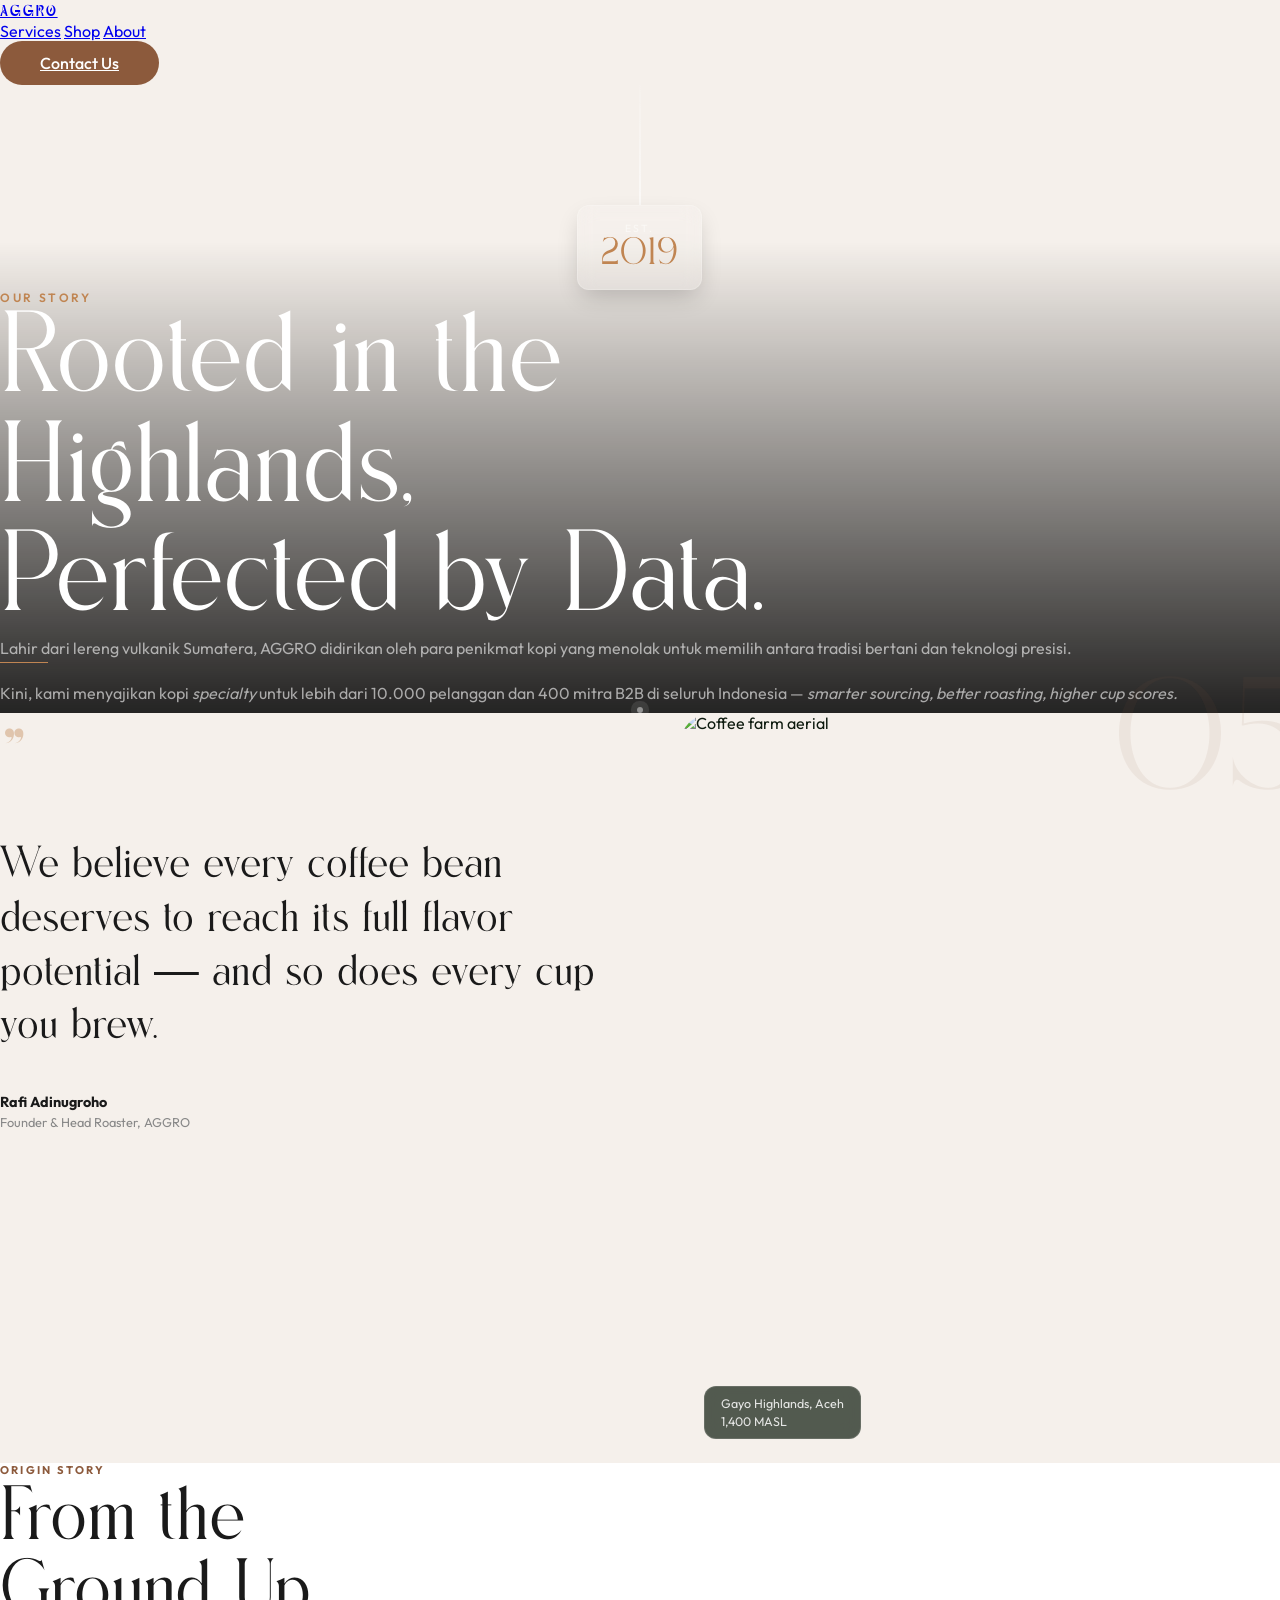
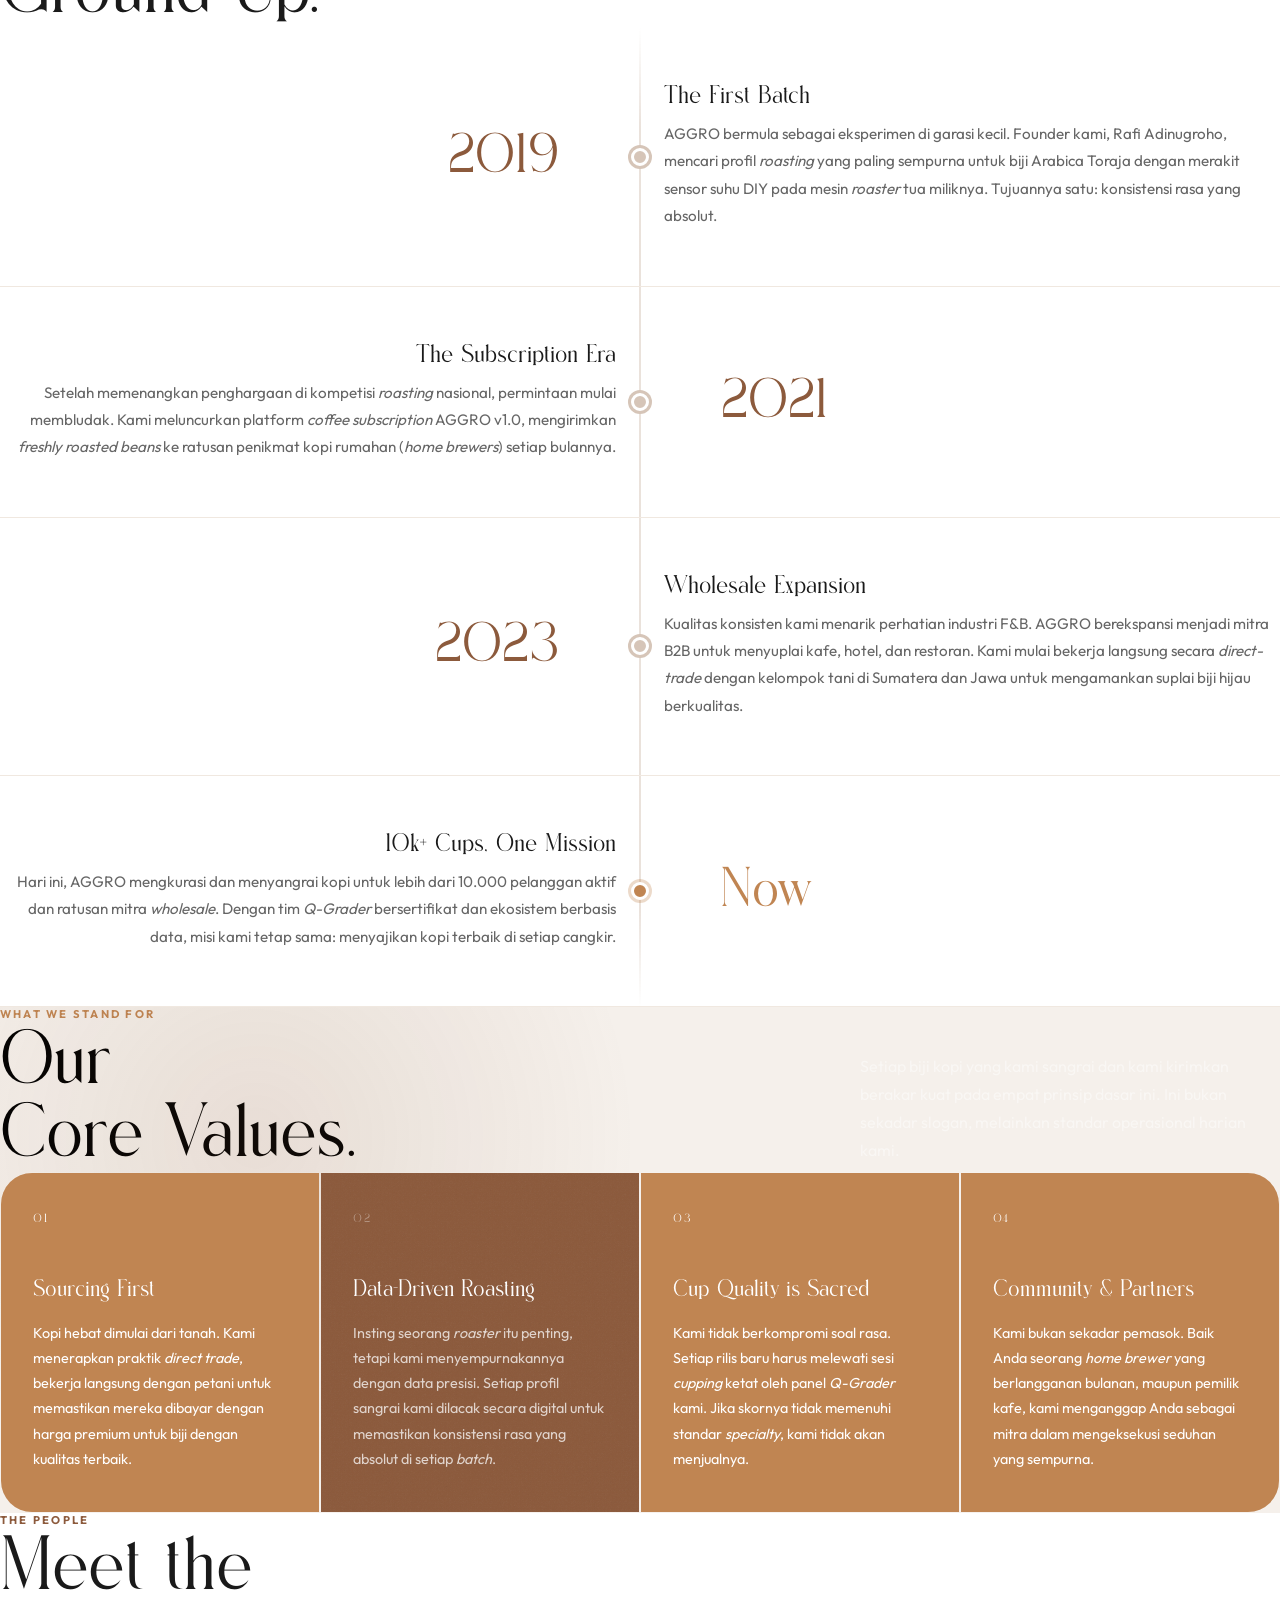
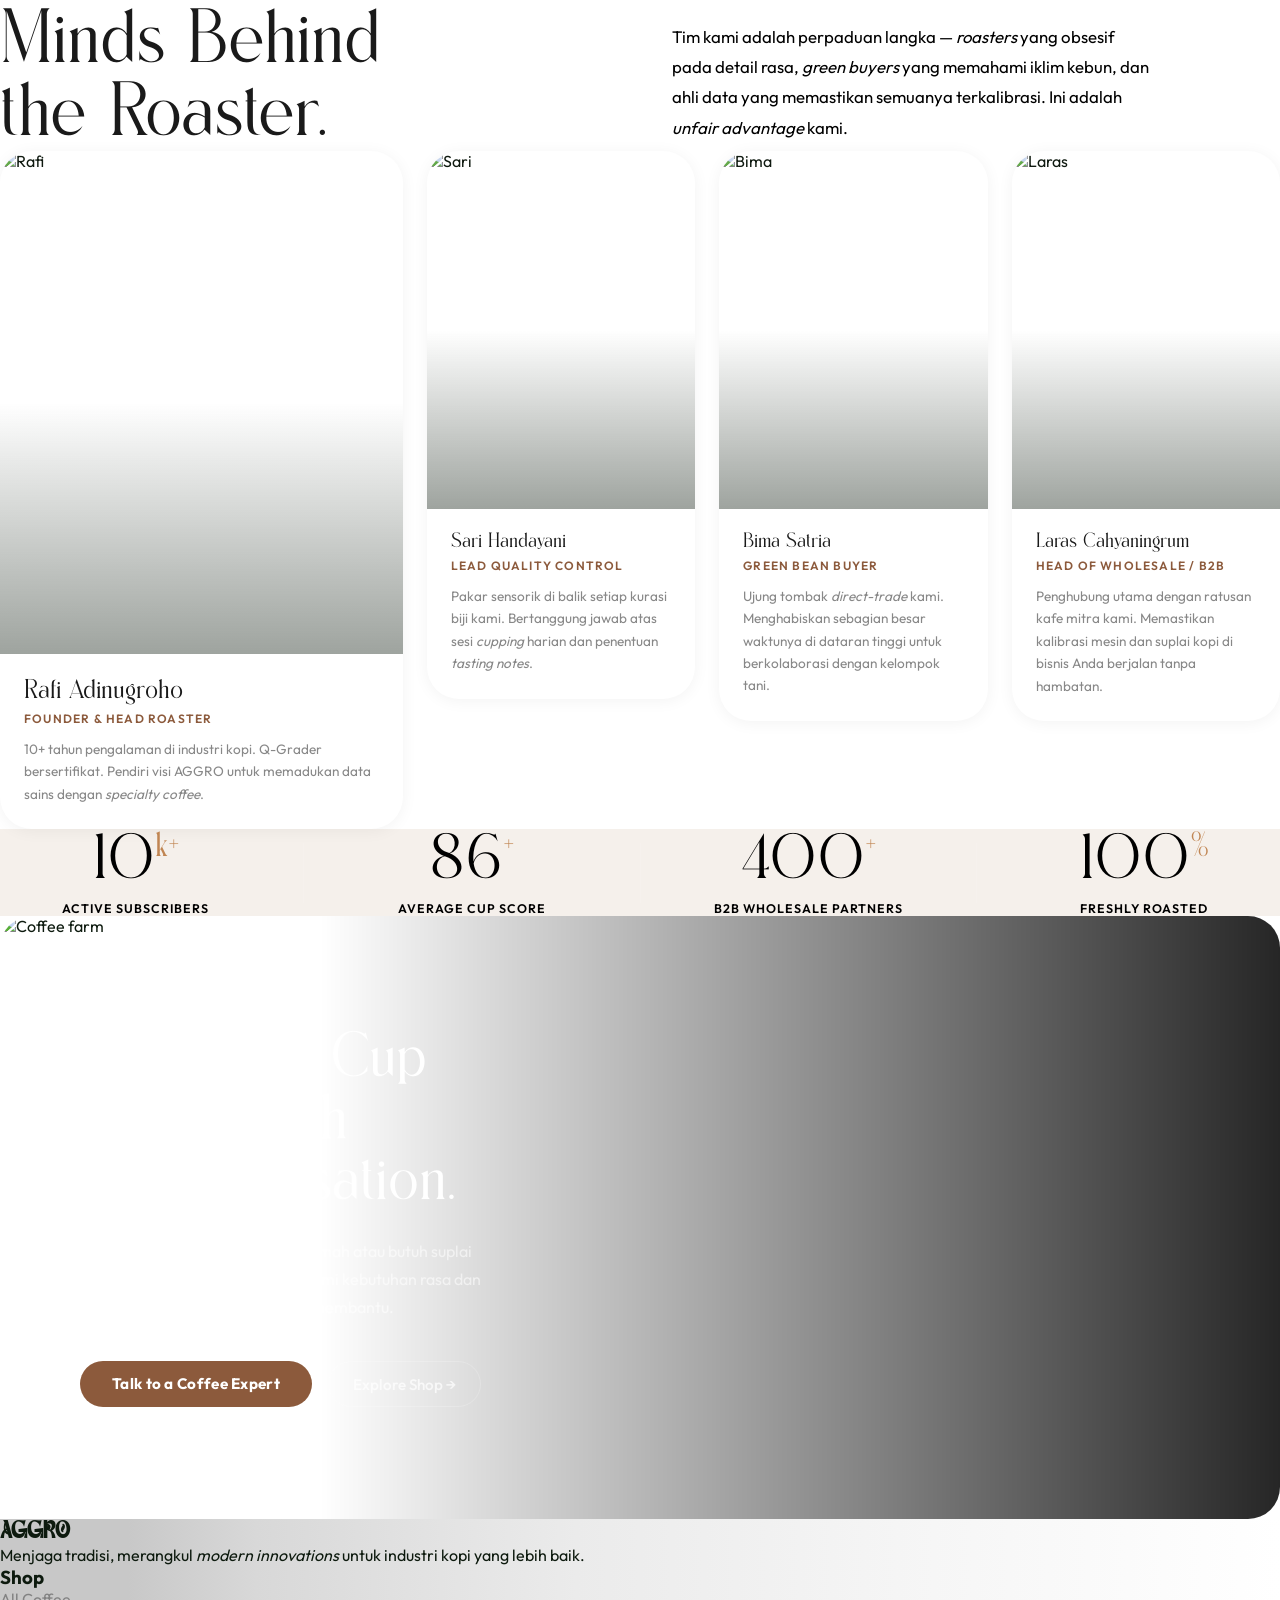
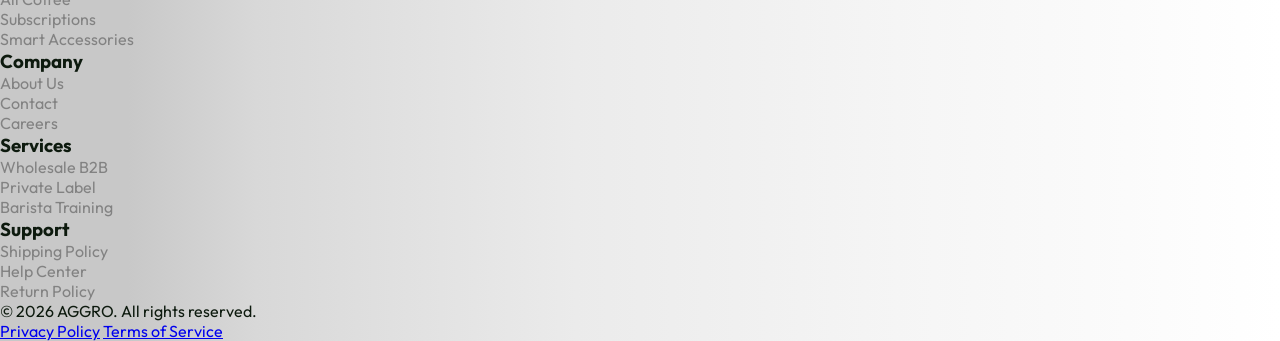
==== commit 3301765d: "user frontEnd completed" ====
--- a/about.html
+++ b/about.html
@@ -1,421 +1,435 @@
-<!DOCTYPE html>
+<!doctype html>
 <html lang="id">
-
-<head>
+  <head>
     <meta charset="UTF-8" />
     <meta name="viewport" content="width=device-width, initial-scale=1.0" />
     <title>About – AGGRO Smart Coffee Farming</title>
     <script src="https://cdn.tailwindcss.com"></script>
-    <link href="https://fonts.googleapis.com/css2?family=Outfit:wght@300;400;500;600;700&display=swap" rel="stylesheet" />
+    <link
+      href="https://fonts.googleapis.com/css2?family=Outfit:wght@300;400;500;600;700&display=swap"
+      rel="stylesheet"
+    />
     <link rel="stylesheet" href="assests/variables.css" />
     <link rel="stylesheet" href="assests/about.css" />
-    <link rel="stylesheet" href="https://cdnjs.cloudflare.com/ajax/libs/font-awesome/7.0.1/css/all.min.css" integrity="sha512-2SwdPD6INVrV/lHTZbO2nodKhrnDdJK9/kg2XD1r9uGqPo1cUbujc+IYdlYdEErWNu69gVcYgdxlmVmzTWnetw==" crossorigin="anonymous" referrerpolicy="no-referrer" />
-</head>
+    <link
+      rel="stylesheet"
+      href="https://cdnjs.cloudflare.com/ajax/libs/font-awesome/7.0.1/css/all.min.css"
+      integrity="sha512-2SwdPD6INVrV/lHTZbO2nodKhrnDdJK9/kg2XD1r9uGqPo1cUbujc+IYdlYdEErWNu69gVcYgdxlmVmzTWnetw=="
+      crossorigin="anonymous"
+      referrerpolicy="no-referrer"
+    />
+  </head>
 
 <body>
-
-    <nav class="fixed top-0 left-0 right-0 z-50">
-        <div class="max-w-[1540px] mx-auto px-6 w-full py-8 flex items-center justify-between">
-            <!-- Logo -->
-            <a href="#" class="logo text-white text-4xl tracking-widest" style="letter-spacing:0.12em;">AGGRO</a>
-
-            <!-- Nav links -->
-            <div class="hidden md:flex items-center gap-8">
-                <a href="#" class="text-white/80 hover:text-white text-xl font-medium transition-colors">Services</a>
-                <a href="#" class="text-white/80 hover:text-white text-xl font-medium transition-colors">Product</a>
-                <a href="#" class="text-white/80 hover:text-white text-xl font-medium transition-colors">About</a>
-            </div>
-
-            <!-- CTA -->
-            <a href="#" class="btn-outline text-xl">Contact Us</a>
-        </div>
+    <nav class="fixed top-0 left-0 right-0 z-50 nav-fixed" id="navbar">
+      <div class="max-w-[1540px] mx-auto px-6 w-full py-8 flex items-center justify-between">
+        <a href="index.html" class="logo text-white text-4xl tracking-widest" style="letter-spacing: 0.12em">AGGRO</a>
+
+        <div class="hidden md:flex items-center gap-8">
+          <a href="services.html" class="text-white/80 hover:text-white text-xl font-medium transition-colors">Services</a>
+          <a href="product.html" class="text-white/80 hover:text-white text-xl font-medium transition-colors">Shop</a>
+          <a href="about.html" class="text-white text-xl font-medium transition-colors pb-0.5">About</a>
+        </div>
+
+        <a href="contact.html" class="btn-outline text-xl">Contact Us</a>
+      </div>
     </nav>
 
-
-    <!-- ═══════════════════════════════════════════ HERO ABOUT -->
     <section class="about-hero w-full min-h-screen flex flex-col justify-end pb-24 pt-36 rounded-b-[30px] overflow-hidden relative">
-
-        <!-- Decorative grain overlay -->
-        <div class="grain-overlay absolute inset-0 pointer-events-none z-10"></div>
-
-        <!-- Floating year badge -->
-<div id="badge-anchor" class="absolute top-0 right-8 md:right-20 z-20 flex flex-col items-center">
-    
-    <div id="badge-pendulum" class="pendulum-wrapper">
-        <div class="badge-string"></div>
-        
-        <div class="est-badge">
+      <div class="grain-overlay absolute inset-0 pointer-events-none z-10"></div>
+
+      <div id="badge-anchor" class="absolute top-0 right-8 md:right-20 z-20 flex flex-col items-center">
+        <div id="badge-pendulum" class="pendulum-wrapper">
+          <div class="badge-string"></div>
+          <div class="est-badge">
             <span class="est-text">EST.</span>
             <span class="est-year">2019</span>
-        </div>
-    </div>
-
-</div>
-
-        <div class="max-w-[1540px] mx-auto px-6 w-full relative z-20">
-            <div class="flex flex-col gap-10">
-
-                <div class="anim-1">
-                    <p class="about-eyebrow mb-4">Our Story</p>
-                    <h1 class="about-hero-title anim-2">
-                        Rooted in the<br />
-                        <span class="text-[#8C5A3C]">Highlands,</span><br />
-                        Driven by Data.
-                    </h1>
-                </div>
-
-                <div class="anim-3 flex flex-col md:flex-row gap-8 md:gap-24 items-start">
-                    <p class="about-hero-sub max-w-md">
-                        Born from the volcanic slopes of Sumatra, AGGRO was founded by farmers who refused to choose between tradition and technology.
-                    </p>
-                    <div class="flex flex-col gap-2">
-                        <div class="divider-line"></div>
-                        <p class="about-hero-sub max-w-sm">
-                            Today, we serve over 400 coffee agribusiness clients across Indonesia — helping them grow smarter, yield better, and cup higher.
-                        </p>
-                    </div>
-                </div>
-
-            </div>
-        </div>
-
-        <!-- Bottom scroll indicator -->
-        <div class="absolute bottom-10 left-1/2 -translate-x-1/2 z-20 scroll-indicator">
-            <div class="scroll-dot"></div>
-        </div>
-    </section>
-
-    <!-- ═══════════════════════════════════════════ SECTION: BIG MANIFESTO -->
+          </div>
+        </div>
+      </div>
+
+      <div class="max-w-[1540px] mx-auto px-6 w-full relative z-20">
+        <div class="flex flex-col gap-10">
+          <div class="anim-1">
+            <p class="about-eyebrow mb-4">Our Story</p>
+            <h1 class="about-hero-title anim-2">
+              Rooted in the<br />
+              <span class="text-[#8C5A3C]">Highlands,</span><br />
+              Perfected by Data.
+            </h1>
+          </div>
+
+          <div class="anim-3 flex flex-col md:flex-row gap-8 md:gap-24 items-start">
+            <p class="about-hero-sub max-w-md">
+              Lahir dari lereng vulkanik Sumatera, AGGRO didirikan oleh para penikmat kopi yang menolak untuk memilih antara tradisi bertani dan teknologi presisi.
+            </p>
+            <div class="flex flex-col gap-2">
+              <div class="divider-line"></div>
+              <p class="about-hero-sub max-w-sm">
+                Kini, kami menyajikan kopi <i>specialty</i> untuk lebih dari 10.000 pelanggan dan 400 mitra B2B di seluruh Indonesia — <i>smarter sourcing, better roasting, higher cup scores.</i>
+              </p>
+            </div>
+          </div>
+        </div>
+      </div>
+
+      <div class="absolute bottom-10 left-1/2 -translate-x-1/2 z-20 scroll-indicator">
+        <div class="scroll-dot"></div>
+      </div>
+    </section>
+
     <section class="manifesto-section py-20 px-6 overflow-hidden">
-        <div class="max-w-[1540px] mx-auto">
-
-            <div class="manifesto-grid">
-                <!-- Left: big quote -->
-                <div class="manifesto-left">
-                    <span class="quote-mark">"</span>
-                    <blockquote class="manifesto-quote">
-                        We believe every coffee tree deserves to reach its full potential — and so does every farmer.
-                    </blockquote>
-                    <div class="quote-attr">
-                        <span class="attr-name">Rafi Adinugroho</span>
-                        <span class="attr-role">Founder & Head Agronomist, AGGRO</span>
-                    </div>
-                </div>
-
-                <!-- Right: floating image + label -->
-                <div class="manifesto-right">
-                    <div class="manifesto-img-wrap">
-                        <img src="https://images.unsplash.com/photo-1447933601403-0c6688de566e?w=900&q=80" alt="Coffee farm aerial" class="manifesto-img" />
-                        <div class="manifesto-img-label">
-                            <span>Gayo Highlands, Aceh</span>
-                            <span>1,200 MASL</span>
-                        </div>
-                    </div>
-                    <!-- Decorative number -->
-                    <p class="manifesto-deco-num">05</p>
-                </div>
-            </div>
-
-        </div>
-    </section>
-
-    <!-- ═══════════════════════════════════════════ SECTION: ORIGIN STORY (diagonal layout) -->
+      <div class="max-w-[1540px] mx-auto">
+        <div class="manifesto-grid">
+          <div class="manifesto-left">
+            <span class="quote-mark">"</span>
+            <blockquote class="manifesto-quote">
+              We believe every coffee bean deserves to reach its full flavor potential — and so does every cup you brew.
+            </blockquote>
+            <div class="quote-attr">
+              <span class="attr-name">Rafi Adinugroho</span>
+              <span class="attr-role">Founder & Head Roaster, AGGRO</span>
+            </div>
+          </div>
+
+          <div class="manifesto-right">
+            <div class="manifesto-img-wrap">
+              <img
+                src="https://images.unsplash.com/photo-1447933601403-0c6688de566e?w=900&q=80"
+                alt="Coffee farm aerial"
+                class="manifesto-img"
+              />
+              <div class="manifesto-img-label">
+                <span>Gayo Highlands, Aceh</span>
+                <span>1,400 MASL</span>
+              </div>
+            </div>
+            <p class="manifesto-deco-num">05</p>
+          </div>
+        </div>
+      </div>
+    </section>
+
     <section class="origin-section py-20 px-6">
-        <div class="max-w-[1540px] mx-auto">
-
-            <div class="origin-header mb-16">
-                <span class="section-tag">Origin Story</span>
-                <h2 class="section-heading-dark">From the<br>Ground Up.</h2>
-            </div>
-
-            <!-- Timeline-style story blocks -->
-            <div class="origin-timeline">
-
-                <div class="timeline-item left">
-                    <div class="timeline-year">2019</div>
-                    <div class="timeline-content">
-                        <h3 class="timeline-title">The First Seed</h3>
-                        <p class="timeline-body">
-                            AGGRO started as a field experiment on a 5-hectare Arabica farm in Toraja. Founder Rafi Adinugroho deployed his first DIY soil sensor array — cobbled together from Arduino boards and repurposed irrigation pipes — to track the exact moisture thresholds that produced his best cherries.
-                        </p>
-                    </div>
-                </div>
-
-                <div class="timeline-item right">
-                    <div class="timeline-year">2021</div>
-                    <div class="timeline-content">
-                        <h3 class="timeline-title">The Platform Grows</h3>
-                        <p class="timeline-body">
-                            After sharing results at the Indonesian Specialty Coffee Association summit, 40 farmers requested access. The homegrown system became a real platform — AGGRO v1.0. A seed funding round from Nusantara Ventures followed six months later.
-                        </p>
-                    </div>
-                </div>
-
-                <div class="timeline-item left">
-                    <div class="timeline-year">2023</div>
-                    <div class="timeline-content">
-                        <h3 class="timeline-title">Scale & Partnership</h3>
-                        <p class="timeline-body">
-                            AGGRO partnered with three national coffee cooperatives and integrated drone-assisted NDVI mapping into the advisory workflow. Cup score improvements averaging 4.2 points were recorded across partner farms in their first full season.
-                        </p>
-                    </div>
-                </div>
-
-                <div class="timeline-item right active">
-                    <div class="timeline-year">Now</div>
-                    <div class="timeline-content">
-                        <h3 class="timeline-title">400+ Farms, One Mission</h3>
-                        <p class="timeline-body">
-                            Today AGGRO serves over 400 clients across Sumatra, Java, Flores, and Sulawesi — with a team of 18 agronomists, 4 data scientists, and one very well-calibrated AI.
-                        </p>
-                    </div>
-                </div>
-
-            </div>
-        </div>
-    </section>
-
-    <!-- ═══════════════════════════════════════════ SECTION: VALUES (dark bg) -->
-<section class="values-section py-20 px-6">
-        <div class="max-w-[1540px] mx-auto">
-
-            <div class="values-header mb-20">
-                <span class="section-tag-light">What We Stand For</span>
-                <div class="values-header-row">
-                    <h2 class="section-heading-light">Our<br>Core Values.</h2>
-                    <p class="values-subtext">
-                        Everything we build, advise, and measure traces back to these four principles. They are not posters on a wall — they are encoded into our platform's logic and our agronomists' field manuals.
-                    </p>
-                </div>
-            </div>
-
-            <div class="values-grid">
-
-                <div class="value-card">
-                    <div class="value-num">01</div>
-                    <i class="value-icon fa-solid fa-plant-wilt fa-xl" style="color: rgb(255, 255, 255);"></i>   
-                    <h3 class="value-title">Soil First</h3>
-                    <p class="value-body">Great coffee starts underground. We never recommend a single spray, watering, or fertilizer application without verified soil data. The earth's voice comes before our advice.</p>
-                </div>
-
-                <div class="value-card accent">
-                    <div class="value-num">02</div>
-                    <i class="value-icon fa-solid fa-database fa-xl" style="color: rgb(255, 255, 255);"></i>
-                    <h3 class="value-title">Real Data, Real Time</h3>
-                    <p class="value-body">Intuition has its place — but we augment it with sensors, satellites, and machine learning. Every insight on our platform is timestamped, traceable, and peer-reviewed by our agronomy team.</p>
-                </div>
-
-                <div class="value-card">
-                    <div class="value-num">03</div>
-                    <i class="value-icon fa-solid fa-mug-saucer fa-xl" style="color: rgb(255, 255, 255);"></i>
-                    <h3 class="value-title">Cup Quality is Sacred</h3>
-                    <p class="value-body">Yield without flavor is a loss. We optimize for cup score alongside volume, because specialty coffee farmers deserve to command specialty prices — and that starts with protecting the cherry.</p>
-                </div>
-
-                <div class="value-card">
-                    <div class="value-num">04</div>
-                    <i class="value-icon fa-solid fa-handshake fa-xl" style="color: rgb(255, 255, 255);"></i>
-                    <h3 class="value-title">Farmer Partnership</h3>
-                    <p class="value-body">We are not a software company that visits farms. We are farming advisors who built software. That distinction shapes every interaction, every training session, and every product decision we make.</p>
-                </div>
-
-            </div>
-        </div>
-    </section>
-
-    <!-- ═══════════════════════════════════════════ SECTION: TEAM -->
+      <div class="max-w-[1540px] mx-auto">
+        <div class="origin-header mb-16">
+          <span class="section-tag">Origin Story</span>
+          <h2 class="section-heading-dark">From the<br />Ground Up.</h2>
+        </div>
+
+        <div class="origin-timeline">
+          <div class="timeline-item left">
+            <div class="timeline-year">2019</div>
+            <div class="timeline-content">
+              <h3 class="timeline-title">The First Batch</h3>
+              <p class="timeline-body">
+                AGGRO bermula sebagai eksperimen di garasi kecil. Founder kami, Rafi Adinugroho, mencari profil <i>roasting</i> yang paling sempurna untuk biji Arabica Toraja dengan merakit sensor suhu DIY pada mesin <i>roaster</i> tua miliknya. Tujuannya satu: konsistensi rasa yang absolut.
+              </p>
+            </div>
+          </div>
+
+          <div class="timeline-item right">
+            <div class="timeline-year">2021</div>
+            <div class="timeline-content">
+              <h3 class="timeline-title">The Subscription Era</h3>
+              <p class="timeline-body">
+                Setelah memenangkan penghargaan di kompetisi <i>roasting</i> nasional, permintaan mulai membludak. Kami meluncurkan platform <i>coffee subscription</i> AGGRO v1.0, mengirimkan <i>freshly roasted beans</i> ke ratusan penikmat kopi rumahan (<i>home brewers</i>) setiap bulannya.
+              </p>
+            </div>
+          </div>
+
+          <div class="timeline-item left">
+            <div class="timeline-year">2023</div>
+            <div class="timeline-content">
+              <h3 class="timeline-title">Wholesale Expansion</h3>
+              <p class="timeline-body">
+                Kualitas konsisten kami menarik perhatian industri F&B. AGGRO berekspansi menjadi mitra B2B untuk menyuplai kafe, hotel, dan restoran. Kami mulai bekerja langsung secara <i>direct-trade</i> dengan kelompok tani di Sumatera dan Jawa untuk mengamankan suplai biji hijau berkualitas.
+              </p>
+            </div>
+          </div>
+
+          <div class="timeline-item right active">
+            <div class="timeline-year">Now</div>
+            <div class="timeline-content">
+              <h3 class="timeline-title">10k+ Cups, One Mission</h3>
+              <p class="timeline-body">
+                Hari ini, AGGRO mengkurasi dan menyangrai kopi untuk lebih dari 10.000 pelanggan aktif dan ratusan mitra <i>wholesale</i>. Dengan tim <i>Q-Grader</i> bersertifikat dan ekosistem berbasis data, misi kami tetap sama: menyajikan kopi terbaik di setiap cangkir.
+              </p>
+            </div>
+          </div>
+        </div>
+      </div>
+    </section>
+
+    <section class="values-section py-20 px-6">
+      <div class="max-w-[1540px] mx-auto">
+        <div class="values-header mb-20">
+          <span class="section-tag-light">What We Stand For</span>
+          <div class="values-header-row">
+            <h2 class="section-heading-light">Our<br />Core Values.</h2>
+            <p class="values-subtext">
+              Setiap biji kopi yang kami sangrai dan kami kirimkan berakar kuat pada empat prinsip dasar ini. Ini bukan sekadar slogan, melainkan standar operasional harian kami.
+            </p>
+          </div>
+        </div>
+
+        <div class="values-grid">
+          <div class="value-card">
+            <div class="value-num">01</div>
+            <i class="value-icon fa-solid fa-leaf fa-xl" style="color: rgb(255, 255, 255)"></i>
+            <h3 class="value-title">Sourcing First</h3>
+            <p class="value-body">
+              Kopi hebat dimulai dari tanah. Kami menerapkan praktik <i>direct trade</i>, bekerja langsung dengan petani untuk memastikan mereka dibayar dengan harga premium untuk biji dengan kualitas terbaik.
+            </p>
+          </div>
+
+          <div class="value-card accent">
+            <div class="value-num">02</div>
+            <i class="value-icon fa-solid fa-laptop-code fa-xl" style="color: rgb(255, 255, 255)"></i>
+            <h3 class="value-title">Data-Driven Roasting</h3>
+            <p class="value-body">
+              Insting seorang <i>roaster</i> itu penting, tetapi kami menyempurnakannya dengan data presisi. Setiap profil sangrai kami dilacak secara digital untuk memastikan konsistensi rasa yang absolut di setiap <i>batch</i>.
+            </p>
+          </div>
+
+          <div class="value-card">
+            <div class="value-num">03</div>
+            <i class="value-icon fa-solid fa-mug-saucer fa-xl" style="color: rgb(255, 255, 255)"></i>
+            <h3 class="value-title">Cup Quality is Sacred</h3>
+            <p class="value-body">
+              Kami tidak berkompromi soal rasa. Setiap rilis baru harus melewati sesi <i>cupping</i> ketat oleh panel <i>Q-Grader</i> kami. Jika skornya tidak memenuhi standar <i>specialty</i>, kami tidak akan menjualnya.
+            </p>
+          </div>
+
+          <div class="value-card">
+            <div class="value-num">04</div>
+            <i class="value-icon fa-solid fa-users fa-xl" style="color: rgb(255, 255, 255)"></i>
+            <h3 class="value-title">Community & Partners</h3>
+            <p class="value-body">
+              Kami bukan sekadar pemasok. Baik Anda seorang <i>home brewer</i> yang berlangganan bulanan, maupun pemilik kafe, kami menganggap Anda sebagai mitra dalam mengeksekusi seduhan yang sempurna.
+            </p>
+          </div>
+        </div>
+      </div>
+    </section>
+
     <section class="team-section py-20 px-6">
-        <div class="max-w-[1540px] mx-auto">
-
-            <div class="team-header mb-20">
-                <div class="team-header-left">
-                    <span class="section-tag">The People</span>
-                    <h2 class="section-heading-dark">Meet the<br>Minds Behind<br>the Harvest.</h2>
-                </div>
-                <p class="team-intro-text">
-                    Our team is a rare blend — field agronomists with calloused hands and data scientists with PhDs who've actually spent a harvest season in a wet mill. That combination is AGGRO's real unfair advantage.
-                </p>
-            </div>
-
-            <div class="team-grid">
-
-                <div class="team-card featured">
-                    <div class="team-img-wrap">
-                        <img src="https://images.unsplash.com/photo-1507003211169-0a1dd7228f2d?w=400&q=80" alt="Rafi" class="team-img" />
-                        <div class="team-img-overlay"></div>
-                    </div>
-                    <div class="team-info">
-                        <p class="team-name">Rafi Adinugroho</p>
-                        <p class="team-role">Founder & Head Agronomist</p>
-                        <p class="team-bio">15 years on-farm. Q-Grader certified. Built AGGRO's first sensor rig from scratch at 2am in a Toraja barn.</p>
-                    </div>
-                </div>
-
-                <div class="team-card">
-                    <div class="team-img-wrap">
-                        <img src="https://images.unsplash.com/photo-1438761681033-6461ffad8d80?w=400&q=80" alt="Sari" class="team-img" />
-                        <div class="team-img-overlay"></div>
-                    </div>
-                    <div class="team-info">
-                        <p class="team-name">Sari Handayani</p>
-                        <p class="team-role">Lead Data Scientist</p>
-                        <p class="team-bio">Developed AGGRO's predictive harvest model. PhD in Agricultural Engineering, IPB University.</p>
-                    </div>
-                </div>
-
-                <div class="team-card">
-                    <div class="team-img-wrap">
-                        <img src="https://images.unsplash.com/photo-1500648767791-00dcc994a43e?w=400&q=80" alt="Bima" class="team-img" />
-                        <div class="team-img-overlay"></div>
-                    </div>
-                    <div class="team-info">
-                        <p class="team-name">Bima Satria</p>
-                        <p class="team-role">Field Operations Director</p>
-                        <p class="team-bio">Manages 40+ farm partnerships across Sumatra. Former head agronomist at a 500ha Robusta plantation.</p>
-                    </div>
-                </div>
-
-                <div class="team-card">
-                    <div class="team-img-wrap">
-                        <img src="https://images.unsplash.com/photo-1534528741775-53994a69daeb?w=400&q=80" alt="Laras" class="team-img" />
-                        <div class="team-img-overlay"></div>
-                    </div>
-                    <div class="team-info">
-                        <p class="team-name">Laras Cahyaningrum</p>
-                        <p class="team-role">Sustainability Lead</p>
-                        <p class="team-bio">Designed AGGRO's carbon sequestration tracking module. Rainforest Alliance-trained assessor.</p>
-                    </div>
-                </div>
-
-            </div>
-        </div>
-    </section>
-
-    <!-- ═══════════════════════════════════════════ SECTION: METRICS DARK BAND -->
+      <div class="max-w-[1540px] mx-auto">
+        <div class="team-header mb-20">
+          <div class="team-header-left">
+            <span class="section-tag">The People</span>
+            <h2 class="section-heading-dark">
+              Meet the<br />Minds Behind<br />the Roaster.
+            </h2>
+          </div>
+          <p class="team-intro-text">
+            Tim kami adalah perpaduan langka — <i>roasters</i> yang obsesif pada detail rasa, <i>green buyers</i> yang memahami iklim kebun, dan ahli data yang memastikan semuanya terkalibrasi. Ini adalah <i>unfair advantage</i> kami.
+          </p>
+        </div>
+
+        <div class="team-grid">
+          <div class="team-card featured">
+            <div class="team-img-wrap">
+              <img
+                src="https://images.unsplash.com/photo-1507003211169-0a1dd7228f2d?w=400&q=80"
+                alt="Rafi"
+                class="team-img"
+              />
+              <div class="team-img-overlay"></div>
+            </div>
+            <div class="team-info">
+              <p class="team-name">Rafi Adinugroho</p>
+              <p class="team-role">Founder & Head Roaster</p>
+              <p class="team-bio">
+                10+ tahun pengalaman di industri kopi. Q-Grader bersertifikat. Pendiri visi AGGRO untuk memadukan data sains dengan <i>specialty coffee</i>.
+              </p>
+            </div>
+          </div>
+
+          <div class="team-card">
+            <div class="team-img-wrap">
+              <img
+                src="https://images.unsplash.com/photo-1438761681033-6461ffad8d80?w=400&q=80"
+                alt="Sari"
+                class="team-img"
+              />
+              <div class="team-img-overlay"></div>
+            </div>
+            <div class="team-info">
+              <p class="team-name">Sari Handayani</p>
+              <p class="team-role">Lead Quality Control</p>
+              <p class="team-bio">
+                Pakar sensorik di balik setiap kurasi biji kami. Bertanggung jawab atas sesi <i>cupping</i> harian dan penentuan <i>tasting notes</i>.
+              </p>
+            </div>
+          </div>
+
+          <div class="team-card">
+            <div class="team-img-wrap">
+              <img
+                src="https://images.unsplash.com/photo-1500648767791-00dcc994a43e?w=400&q=80"
+                alt="Bima"
+                class="team-img"
+              />
+              <div class="team-img-overlay"></div>
+            </div>
+            <div class="team-info">
+              <p class="team-name">Bima Satria</p>
+              <p class="team-role">Green Bean Buyer</p>
+              <p class="team-bio">
+                Ujung tombak <i>direct-trade</i> kami. Menghabiskan sebagian besar waktunya di dataran tinggi untuk berkolaborasi dengan kelompok tani.
+              </p>
+            </div>
+          </div>
+
+          <div class="team-card">
+            <div class="team-img-wrap">
+              <img
+                src="https://images.unsplash.com/photo-1534528741775-53994a69daeb?w=400&q=80"
+                alt="Laras"
+                class="team-img"
+              />
+              <div class="team-img-overlay"></div>
+            </div>
+            <div class="team-info">
+              <p class="team-name">Laras Cahyaningrum</p>
+              <p class="team-role">Head of Wholesale / B2B</p>
+              <p class="team-bio">
+                Penghubung utama dengan ratusan kafe mitra kami. Memastikan kalibrasi mesin dan suplai kopi di bisnis Anda berjalan tanpa hambatan.
+              </p>
+            </div>
+          </div>
+        </div>
+      </div>
+    </section>
+
     <section class="metrics-band py-24 px-6">
-        <div class="max-w-[1540px] mx-auto">
-            <div class="metrics-row">
-
-                <div class="metric-item">
-                    <p class="metric-num">400<span class="metric-plus">+</span></p>
-                    <p class="metric-label">Active Farm Partners</p>
-                </div>
-
-                <div class="metric-divider"></div>
-
-                <div class="metric-item">
-                    <p class="metric-num">4.2<span class="metric-unit">pts</span></p>
-                    <p class="metric-label">Average Cup Score Lift</p>
-                </div>
-
-                <div class="metric-divider"></div>
-
-                <div class="metric-item">
-                    <p class="metric-num">40<span class="metric-unit">%</span></p>
-                    <p class="metric-label">Water Reduction Avg.</p>
-                </div>
-
-                <div class="metric-divider"></div>
-
-                <div class="metric-item">
-                    <p class="metric-num">18</p>
-                    <p class="metric-label">Certified Agronomists</p>
-                </div>
-
-                <div class="metric-divider"></div>
-
-                <div class="metric-item">
-                    <p class="metric-num">6</p>
-                    <p class="metric-label">Islands Covered</p>
-                </div>
-
-            </div>
-        </div>
-    </section>
-
-    <!-- ═══════════════════════════════════════════ SECTION: CTA CLOSING -->
+      <div class="max-w-[1540px] mx-auto">
+        <div class="metrics-row">
+          <div class="metric-item">
+            <p class="metric-num">10<span class="metric-unit">k+</span></p>
+            <p class="metric-label">Active Subscribers</p>
+          </div>
+
+          <div class="metric-divider"></div>
+
+          <div class="metric-item">
+            <p class="metric-num">86<span class="metric-plus">+</span></p>
+            <p class="metric-label">Average Cup Score</p>
+          </div>
+
+          <div class="metric-divider"></div>
+
+          <div class="metric-item">
+            <p class="metric-num">400<span class="metric-plus">+</span></p>
+            <p class="metric-label">B2B Wholesale Partners</p>
+          </div>
+
+          <div class="metric-divider"></div>
+
+          <div class="metric-item">
+            <p class="metric-num">100<span class="metric-unit">%</span></p>
+            <p class="metric-label">Freshly Roasted</p>
+          </div>
+        </div>
+      </div>
+    </section>
+
     <section class="cta-section py-32 px-6">
-        <div class="max-w-[1540px] mx-auto">
-
-            <div class="cta-inner">
-                <!-- Background image -->
-                <img src="https://images.unsplash.com/photo-1559056199-641a0ac8b55e?w=1400&q=80" alt="Coffee farm" class="cta-bg-img" />
-                <div class="cta-overlay"></div>
-
-                <div class="cta-content">
-                    <h2 class="cta-heading">Your Farm's Best<br>Season Starts<br>With a Conversation.</h2>
-                    <p class="cta-sub">
-                        Tell us about your farm, your elevation, your current challenges. Our agronomists respond within 24 hours — no sales pitch, just expertise.
-                    </p>
-                    <div class="cta-actions">
-                        <a href="#" class="btn-lime-cta">Talk to an Agronomist</a>
-                        <a href="#" class="btn-ghost-cta">Explore Services →</a>
-                    </div>
-                </div>
-            </div>
-
-        </div>
-    </section>
-
-    <!-- ═══════════════════════════════════════════ FOOTER (same as home) -->
+      <div class="max-w-[1540px] mx-auto">
+        <div class="cta-inner">
+          <img
+            src="https://images.unsplash.com/photo-1559056199-641a0ac8b55e?w=1400&q=80"
+            alt="Coffee farm"
+            class="cta-bg-img"
+          />
+          <div class="cta-overlay"></div>
+
+          <div class="cta-content">
+            <h2 class="cta-heading">
+              Your Best Cup<br />Starts With<br />A Conversation.
+            </h2>
+            <p class="cta-sub">
+              Tertarik berlangganan untuk di rumah atau butuh suplai kopi untuk kafe Anda? Beritahu kami kebutuhan rasa dan volume Anda. Tim ahli kami siap membantu.
+            </p>
+            <div class="cta-actions">
+              <a href="#" class="btn-lime-cta">Talk to a Coffee Expert</a>
+              <a href="#" class="btn-ghost-cta">Explore Shop →</a>
+            </div>
+          </div>
+        </div>
+      </div>
+    </section>
+
     <footer class="py-11 px-6 md:px-10">
-        <div class="max-w-[1540px] mx-auto">
-            <div class="grid grid-cols-2 md:grid-cols-[2fr_1fr_1fr_1fr_1fr] gap-x-8 gap-y-10">
-
-                <!-- Brand Column -->
-                <div class="col-span-2 md:col-span-1 flex flex-col gap-3">
-                    <h2 class="logo  text-[2.6rem] tracking-tight text-black leading-none">
-                        AGGRO
-                    </h2>
-                    <p class="font-body text-[0.82rem] text-[#6b6b6b] leading-relaxed max-w-[200px]">
-                        Honor the traditions of farming while embracing modern innovations. Our platform
-                    </p>
-                </div>
-
-                <!-- Product Column -->
-                <div class="flex flex-col gap-3">
-                    <h3 class="font-body font-semibold text-[0.9rem] text-black">Product</h3>
-                    <ul class="flex flex-col gap-2">
-                        <li><a href="#" class="nav-link text-black font-body text-sm">Features</a></li>
-                        <li><a href="#" class="nav-link text-black font-body text-sm">Pricing</a></li>
-                        <li><a href="#" class="nav-link text-black font-body text-sm">Case studies</a></li>
-                    </ul>
-                </div>
-
-                <!-- Company Column -->
-                <div class="flex flex-col gap-3">
-                    <h3 class="font-body font-semibold text-[0.9rem] text-black">Company</h3>
-                    <ul class="flex flex-col gap-2">
-                        <li><a href="#" class="nav-link text-black font-body text-sm">About</a></li>
-                        <li><a href="#" class="nav-link text-black font-body text-sm">Contact us</a></li>
-                        <li><a href="#" class="nav-link text-black font-body text-sm">Careers</a></li>
-                    </ul>
-                </div>
-
-                <!-- Support Column -->
-                <div class="flex flex-col gap-3">
-                    <h3 class="font-body font-semibold text-[0.9rem] text-black">Support</h3>
-                    <ul class="flex flex-col gap-2">
-                        <li><a href="#" class="nav-link text-black font-body text-sm">Getting started</a></li>
-                        <li><a href="#" class="nav-link text-black font-body text-sm">Help center</a></li>
-                        <li><a href="#" class="nav-link text-black font-body text-sm">Server status</a></li>
-                    </ul>
-                </div>
-
-                <!-- Downloads Column -->
-                <div class="flex flex-col gap-3">
-                    <h3 class="font-body font-semibold text-[0.9rem] text-black">Downloads</h3>
-                    <ul class="flex flex-col gap-2">
-                        <li><a href="#" class="nav-link text-black font-body text-sm">iOS</a></li>
-                        <li><a href="#" class="nav-link text-black font-body text-sm">Android</a></li>
-                        <li><a href="#" class="nav-link text-black font-body text-sm">Mac</a></li>
-                    </ul>
-                </div>
-
-            </div>
-        </div>
+      <div class="max-w-[1540px] mx-auto">
+        <div class="grid grid-cols-2 md:grid-cols-[2fr_1fr_1fr_1fr_1fr] gap-x-8 gap-y-10">
+
+          <div class="col-span-2 md:col-span-1 flex flex-col gap-3">
+            <h2 class="logo text-[2.6rem] tracking-tight text-black leading-none">
+              AGGRO
+            </h2>
+            <p class="font-body text-[0.82rem] text-[#6b6b6b] leading-relaxed max-w-[200px]">
+              Menjaga tradisi, merangkul <i>modern innovations</i> untuk industri kopi yang lebih baik.
+            </p>
+            <div class="flex gap-4 mt-2">
+              <a href="#" class="social-icon"><i class="fa-brands fa-instagram text-[#6b6b6b] hover:text-[#C08552]"></i></a>
+              <a href="#" class="social-icon"><i class="fa-brands fa-linkedin text-[#6b6b6b] hover:text-[#C08552]"></i></a>
+              <a href="#" class="social-icon"><i class="fa-brands fa-x-twitter text-[#6b6b6b] hover:text-[#C08552]"></i></a>
+            </div>
+          </div>
+
+          <div class="flex flex-col gap-3">
+            <h3 class="font-body font-semibold text-[0.9rem] text-black">Shop</h3>
+            <ul class="flex flex-col gap-2">
+              <li><a href="#" class="nav-link text-black font-body text-sm">All Coffee</a></li>
+              <li><a href="#" class="nav-link text-black font-body text-sm">Subscriptions</a></li>
+              <li><a href="#" class="nav-link text-black font-body text-sm">Smart Accessories</a></li>
+            </ul>
+          </div>
+
+          <div class="flex flex-col gap-3">
+            <h3 class="font-body font-semibold text-[0.9rem] text-black">Company</h3>
+            <ul class="flex flex-col gap-2">
+              <li><a href="about.html" class="nav-link text-black font-body text-sm">About Us</a></li>
+              <li><a href="#" class="nav-link text-black font-body text-sm">Contact</a></li>
+              <li><a href="#" class="nav-link text-black font-body text-sm">Careers</a></li>
+            </ul>
+          </div>
+
+          <div class="flex flex-col gap-3">
+            <h3 class="font-body font-semibold text-[0.9rem] text-black">Services</h3>
+            <ul class="flex flex-col gap-2">
+              <li><a href="#" class="nav-link text-black font-body text-sm">Wholesale B2B</a></li>
+              <li><a href="#" class="nav-link text-black font-body text-sm">Private Label</a></li>
+              <li><a href="#" class="nav-link text-black font-body text-sm">Barista Training</a></li>
+            </ul>
+          </div>
+
+          <div class="flex flex-col gap-3">
+            <h3 class="font-body font-semibold text-[0.9rem] text-black">Support</h3>
+            <ul class="flex flex-col gap-2">
+              <li><a href="#" class="nav-link text-black font-body text-sm">Shipping Policy</a></li>
+              <li><a href="#" class="nav-link text-black font-body text-sm">Help Center</a></li>
+              <li><a href="#" class="nav-link text-black font-body text-sm">Return Policy</a></li>
+            </ul>
+          </div>
+
+        </div>
+        
+        <div class="border-t border-gray-200 mt-10 pt-6 flex flex-col md:flex-row items-center justify-between gap-4">
+          <p class="font-body text-xs text-gray-400">© 2026 AGGRO. All rights reserved.</p>
+          <div class="flex gap-6">
+            <a href="#" class="font-body text-xs text-gray-400 hover:text-gray-600 transition-colors">Privacy Policy</a>
+            <a href="#" class="font-body text-xs text-gray-400 hover:text-gray-600 transition-colors">Terms of Service</a>
+          </div>
+        </div>
+      </div>
     </footer>
-
-</body>
-<script src="assests/js/badge-animation.js"></script>
-</html>+  </body>
+  <script src="assests/js/badge-animation.js"></script>
+  <script src="assests/js/navbar-scrollbar.js"></script>
+</html>
+  <script src="assests/js/badge-animation.js"></script>
+  <script src="assests/js/navbar-scrollbar.js"></script>
+</html>
--- a/assests/about.css
+++ b/assests/about.css
@@ -43,10 +43,9 @@
     transition: background 0.4s ease;
 }
 .nav-fixed.scrolled {
-    background: rgba(13,26,14,0.85);
+    background: var(--glass-bg);
     backdrop-filter: blur(16px);
 }
-
 /* ══════════════════════════════════════════
    HERO ABOUT
 ══════════════════════════════════════════ */
